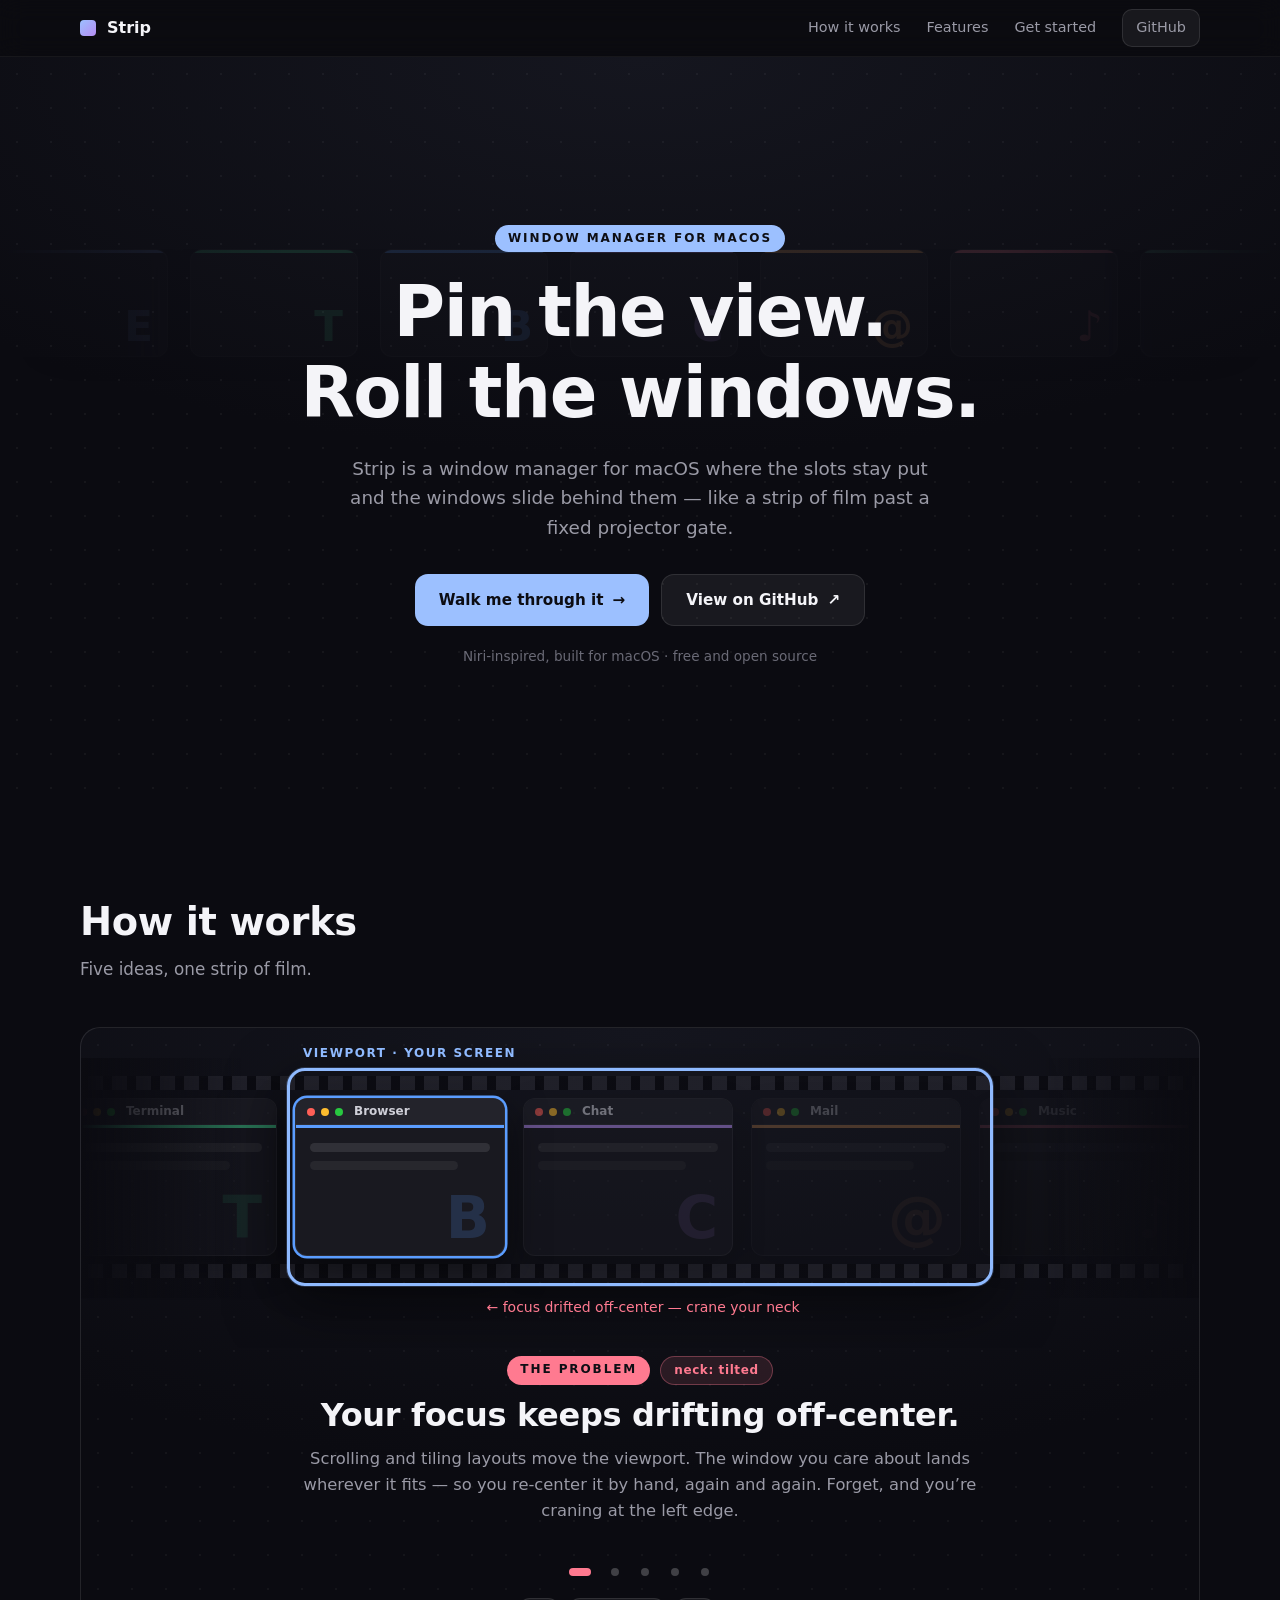
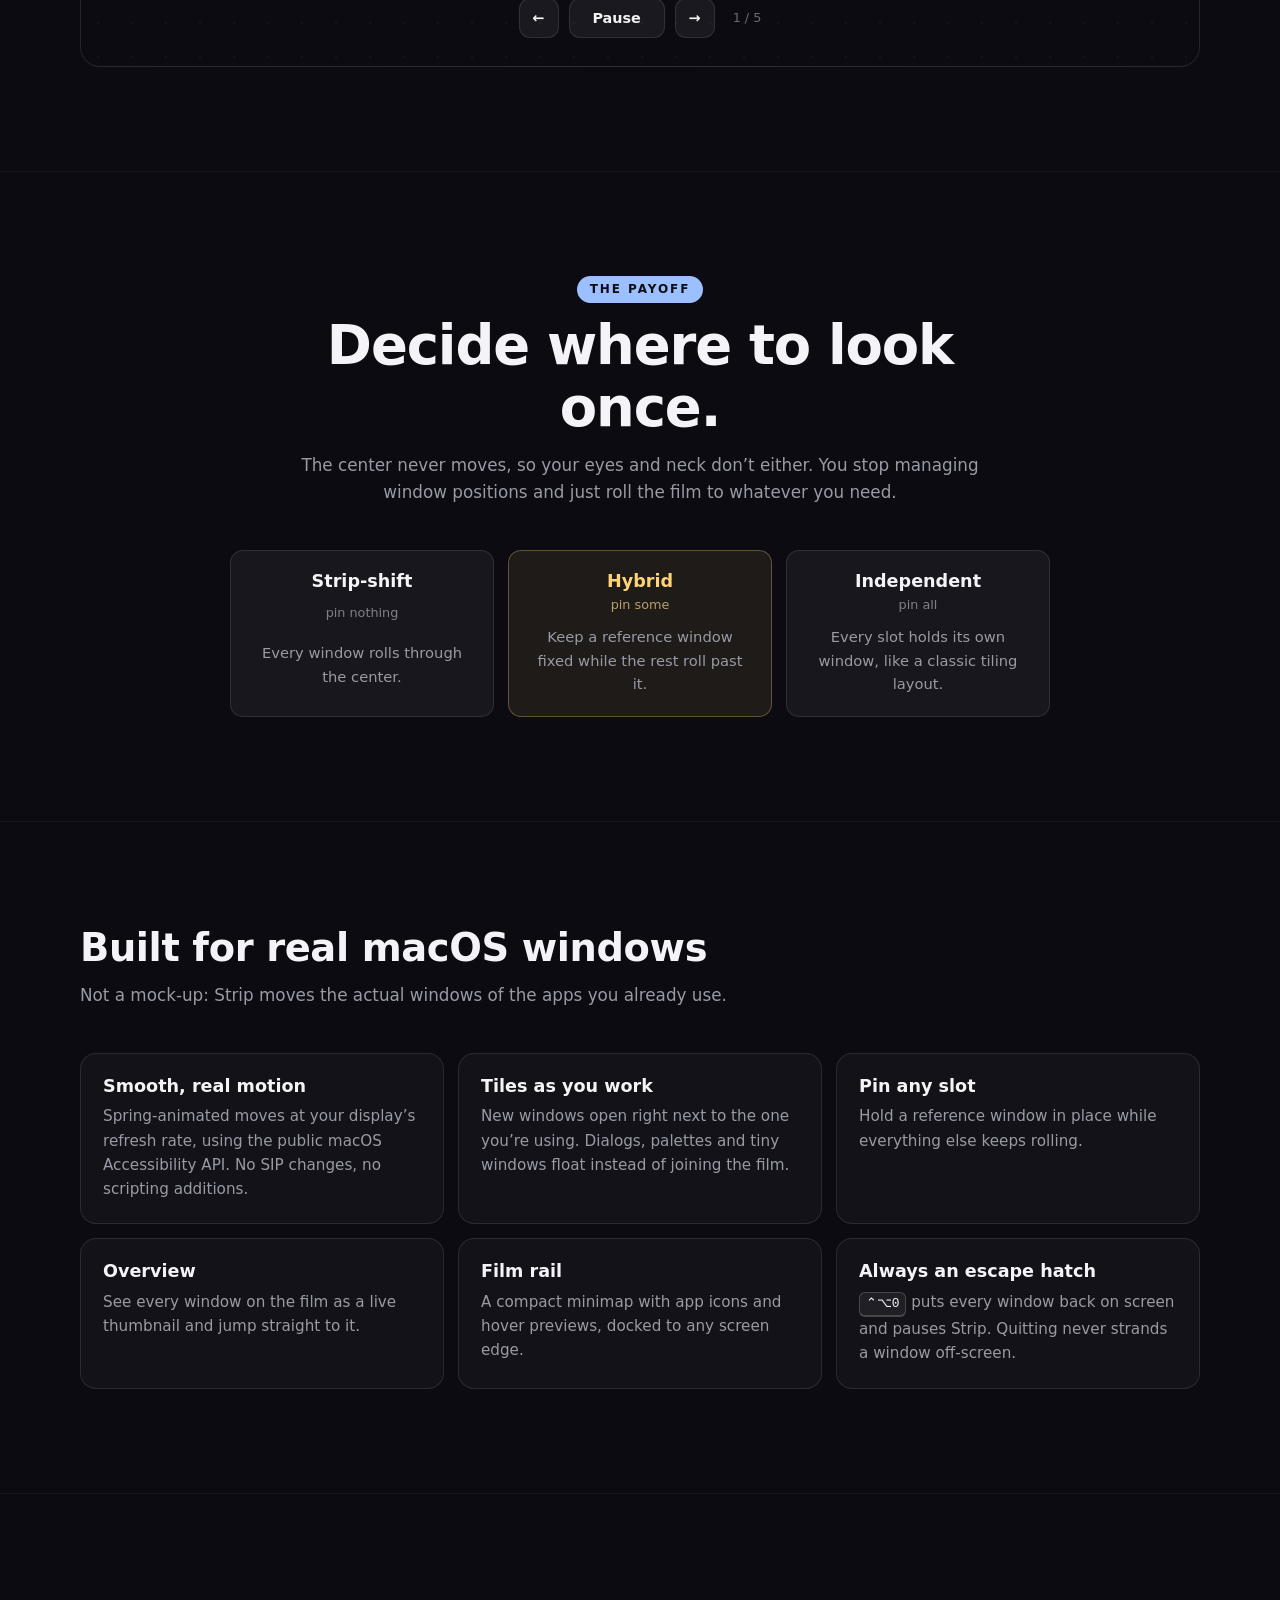
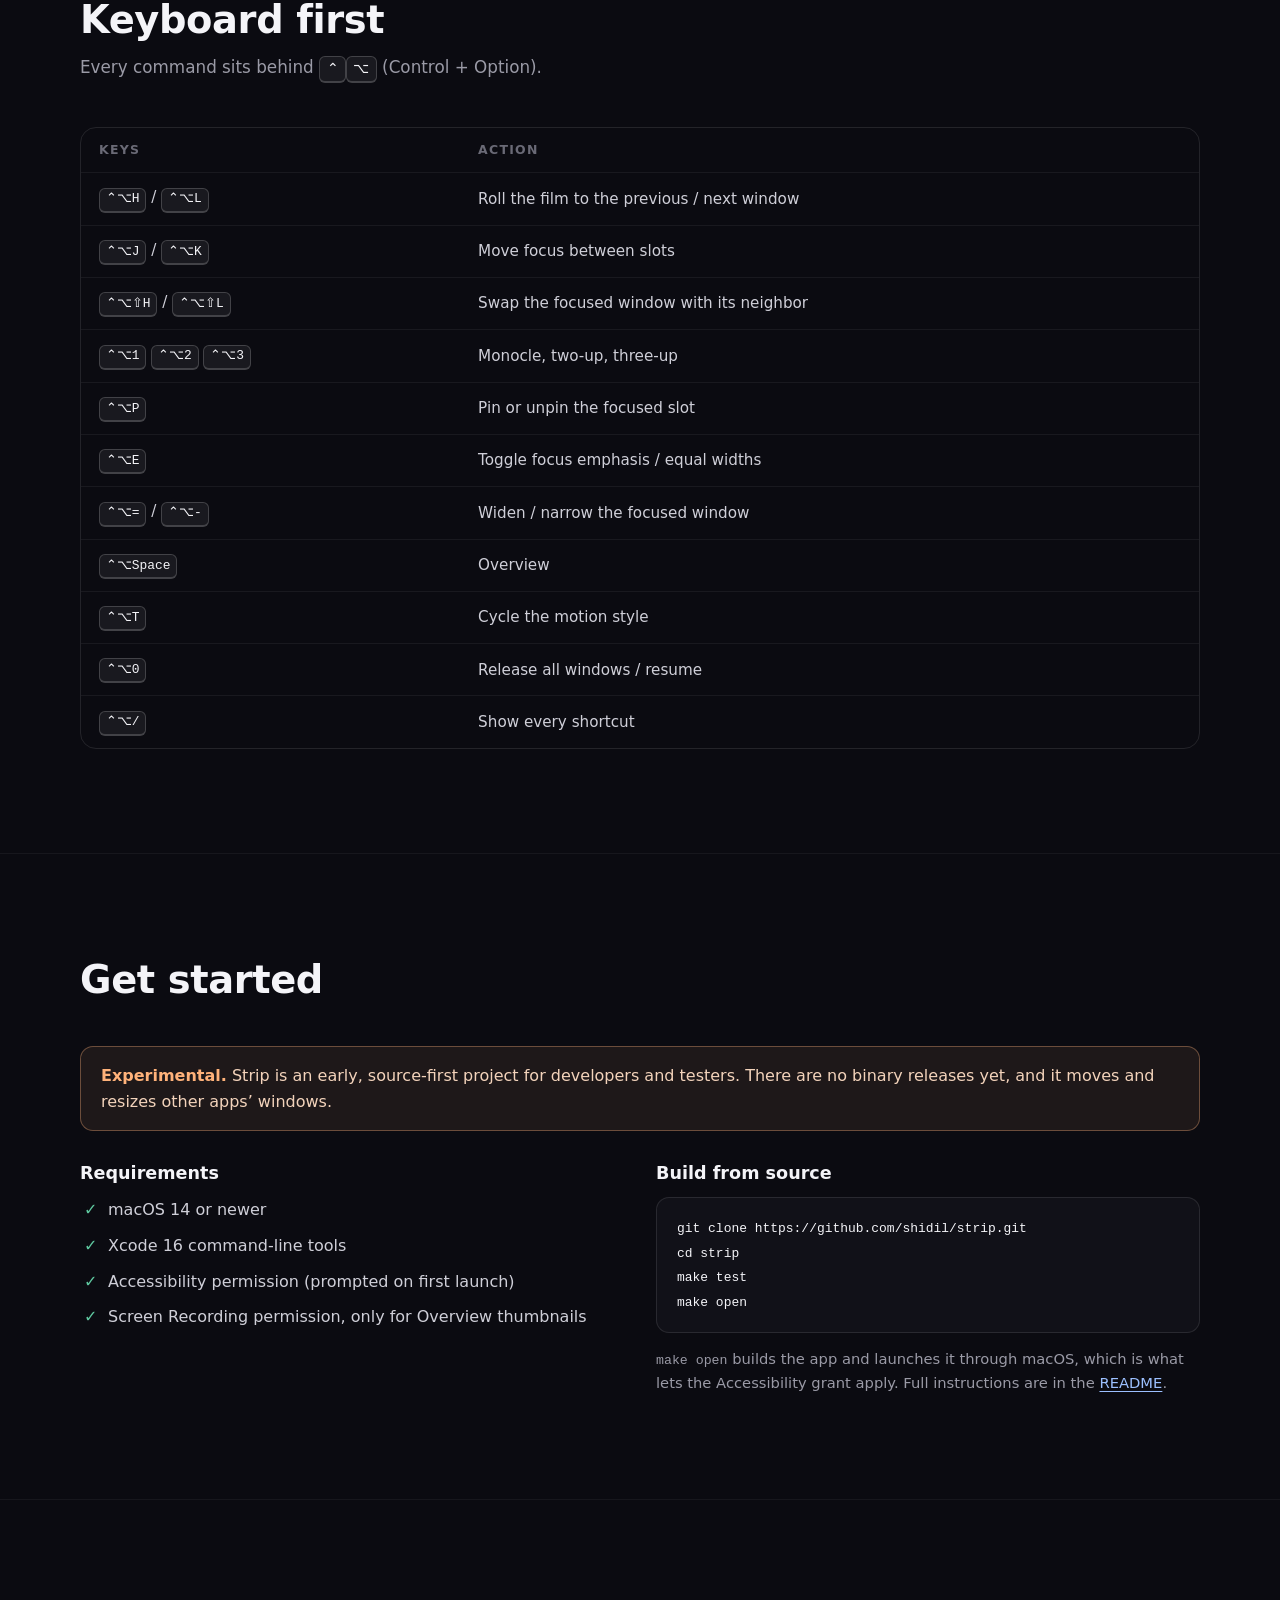
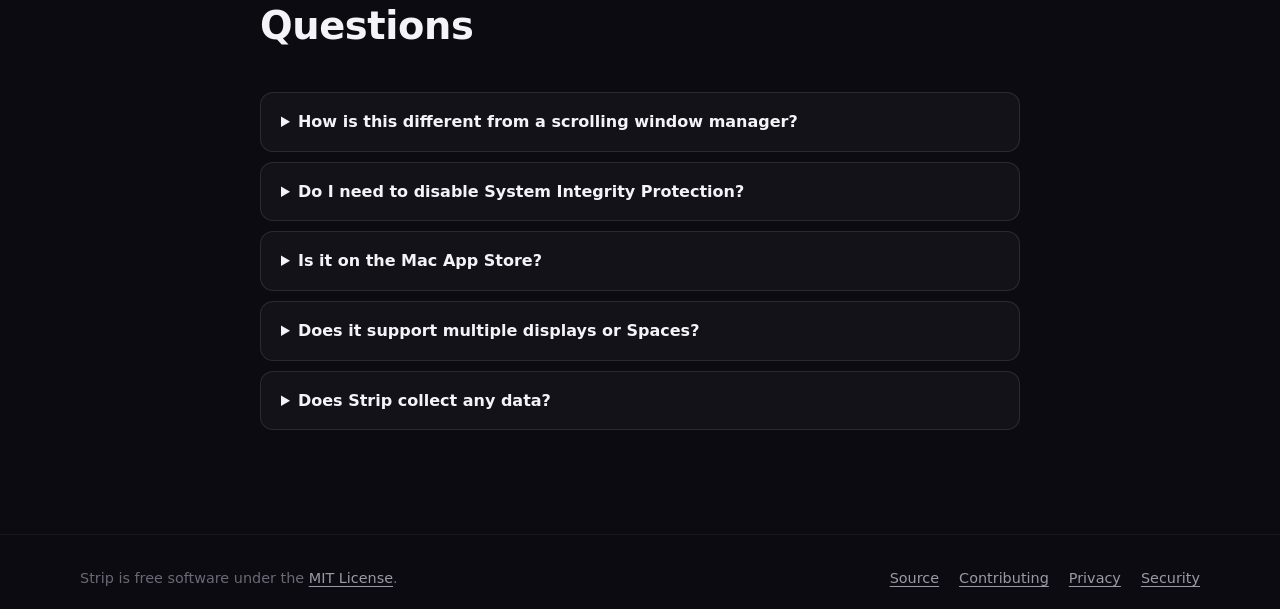
==== site/index.html @ 8e42bb19 "feat: add project website, animated README banner, and Pages deploy Rebuilds the "Strip WM Concept" " ====
<!doctype html>
<html lang="en" class="no-js">
<head>
  <meta charset="utf-8">
  <meta name="viewport" content="width=device-width, initial-scale=1">

  <title>Strip — a film-strip window manager for macOS</title>
  <meta name="description" content="Strip is an open-source macOS window manager where the center slot never moves: windows roll past it like film through a projector gate. No SIP changes.">
  <link rel="canonical" href="https://shidil.github.io/strip/">

  <meta name="color-scheme" content="dark">
  <meta name="theme-color" content="#0b0b11">

  <!-- Social cards -->
  <meta property="og:type" content="website">
  <meta property="og:site_name" content="Strip">
  <meta property="og:title" content="Strip — pin the view, roll the windows">
  <meta property="og:description" content="A macOS window manager where the slots stay put and the windows slide behind them, like film past a fixed projector gate.">
  <meta property="og:url" content="https://shidil.github.io/strip/">
  <meta property="og:image" content="https://shidil.github.io/strip/assets/img/og-image.png">
  <meta property="og:image:width" content="1200">
  <meta property="og:image:height" content="630">
  <meta property="og:image:alt" content="Strip: a strip of app windows rolling under a fixed center slot.">
  <meta name="twitter:card" content="summary_large_image">

  <link rel="icon" href="assets/img/favicon.svg" type="image/svg+xml">
  <link rel="apple-touch-icon" href="assets/img/apple-touch-icon.png">
  <link rel="stylesheet" href="assets/css/site.css">

  <!-- Swap .no-js for .js before first paint so enhanced-only UI never flashes. -->
  <script>document.documentElement.classList.replace('no-js', 'js');</script>
  <script src="assets/js/explainer.js" defer></script>

  <script type="application/ld+json">
  {
    "@context": "https://schema.org",
    "@type": "SoftwareApplication",
    "name": "Strip",
    "description": "An experimental, open-source macOS window manager that keeps the focused window in a fixed center slot and rolls the other windows past it.",
    "url": "https://shidil.github.io/strip/",
    "applicationCategory": "UtilitiesApplication",
    "operatingSystem": "macOS 14 or later",
    "license": "https://opensource.org/licenses/MIT",
    "isAccessibleForFree": true,
    "author": { "@type": "Person", "name": "Shidil Eringa" },
    "sameAs": "https://github.com/shidil/strip"
  }
  </script>
</head>
<body>
  <a class="skip-link" href="#main">Skip to content</a>

  <header class="site-header">
    <div class="container site-header__inner">
      <a class="brand" href="./" aria-label="Strip home">
        <span class="brand__mark" aria-hidden="true"></span>
        <span class="brand__name">Strip</span>
      </a>
      <nav class="site-nav" aria-label="Primary">
        <a href="#how-it-works">How it works</a>
        <a href="#features">Features</a>
        <a href="#get-started">Get started</a>
        <a class="site-nav__github" href="https://github.com/shidil/strip">GitHub</a>
      </nav>
    </div>
  </header>

  <main id="main">

    <!-- Hero ------------------------------------------------------------------------------------>
    <section class="hero" aria-labelledby="hero-title">
      <div class="hero__drift" data-drift aria-hidden="true"></div>
      <div class="container hero__content">
        <p class="pill pill--blue">Window manager for macOS</p>
        <h1 id="hero-title" class="hero__title">Pin the view.<br>Roll the windows.</h1>
        <p class="hero__lead">
          Strip is a window manager for macOS where the slots stay put and the windows slide
          behind them &mdash; like a strip of film past a fixed projector gate.
        </p>
        <div class="hero__actions">
          <a class="button button--primary" href="#how-it-works">Walk me through it <span aria-hidden="true">&rarr;</span></a>
          <a class="button button--ghost" href="https://github.com/shidil/strip">View on GitHub <span aria-hidden="true">&#8599;</span></a>
        </div>
        <p class="hero__note">Niri&#8209;inspired, built for macOS &middot; free and open source</p>
      </div>
    </section>

    <!-- Explainer: scene text is plain HTML; explainer.js adds the animated stage + controls ----->
    <section id="how-it-works" class="section explainer" aria-labelledby="how-title" data-explainer>
      <div class="container">
        <header class="section__header">
          <h2 id="how-title">How it works</h2>
          <p>Five ideas, one strip of film.</p>
        </header>

        <div class="explainer__player" tabindex="0" aria-roledescription="walkthrough"
             aria-label="Strip walkthrough. Use the left and right arrow keys to change scenes.">
          <div class="stage" data-stage aria-hidden="true"></div>

          <ol class="scenes" data-scenes>
            <li class="scene" data-scene="problem" data-tone="rose">
              <p class="scene__tags">
                <span class="pill">The problem</span>
                <span class="pill pill--outline">neck: tilted</span>
              </p>
              <h3>Your focus keeps drifting off&#8209;center.</h3>
              <p>
                Scrolling and tiling layouts move the viewport. The window you care about lands
                wherever it fits &mdash; so you re&#8209;center it by hand, again and again.
                Forget, and you&rsquo;re craning at the left edge.
              </p>
            </li>
            <li class="scene" data-scene="inversion" data-tone="mint">
              <p class="scene__tags">
                <span class="pill">The inversion</span>
                <span class="pill pill--outline">eyes: forward</span>
              </p>
              <h3>Nail the center slot in place.</h3>
              <p>
                Stop moving the viewport. Fix one slot dead&#8209;center and slide the windows so
                your focus always lands there. <kbd>H</kbd> and <kbd>L</kbd> roll the film one frame.
              </p>
            </li>
            <li class="scene" data-scene="context" data-tone="indigo">
              <p class="scene__tags">
                <span class="pill">Context, for free</span>
                <span class="pill pill--outline" data-tone="mint">eyes: forward</span>
              </p>
              <h3>Neighbors fill the sides &mdash; automatically.</h3>
              <p>
                Open side slots and the same film fills them with the adjacent windows. Glanceable
                context on the edges; your work stays sacred in the middle. Nothing to drag.
              </p>
            </li>
            <li class="scene" data-scene="pin" data-tone="gold">
              <p class="scene__tags"><span class="pill">Pin what matters</span></p>
              <h3>Lock a slot. Let the rest flow.</h3>
              <p>
                Pin a window and it&rsquo;s exempt from the roll &mdash; your reference stays put
                while the film cycles through the others. Pin none, some, or all:
                strip&#8209;shift &rarr; hybrid &rarr; independent.
              </p>
            </li>
            <li class="scene" data-scene="gates" data-tone="violet">
              <p class="scene__tags"><span class="pill">One film, many gates</span></p>
              <h3>Same strip. Choose how many slots.</h3>
              <p>
                Monocle, two&#8209;up, or three&#8209;up &mdash; the film is unchanged, you just
                open more gates onto it. Switch anytime with <kbd>1</kbd> / <kbd>2</kbd> / <kbd>3</kbd>.
              </p>
            </li>
          </ol>

          <!-- Controls exist only once explainer.js has taken over (see .js in site.css). -->
          <div class="player-controls" data-controls>
            <div class="player-controls__dots" data-dots></div>
            <div class="player-controls__buttons">
              <button type="button" class="icon-button" data-action="prev" aria-label="Previous scene">&larr;</button>
              <button type="button" class="icon-button icon-button--wide" data-action="play" aria-pressed="true">Pause</button>
              <button type="button" class="icon-button" data-action="next" aria-label="Next scene">&rarr;</button>
              <span class="player-controls__counter" data-counter></span>
            </div>
          </div>
        </div>
      </div>
    </section>

    <!-- Payoff ---------------------------------------------------------------------------------->
    <section class="section payoff" aria-labelledby="payoff-title">
      <div class="container">
        <header class="section__header section__header--center">
          <p class="pill pill--blue">The payoff</p>
          <h2 id="payoff-title" class="payoff__title">Decide where to look once.</h2>
          <p>
            The center never moves, so your eyes and neck don&rsquo;t either. You stop managing
            window positions and just roll the film to whatever you need.
          </p>
        </header>
        <ul class="modes" aria-label="Pin modes">
          <li class="mode">
            <h3>Strip&#8209;shift</h3>
            <p class="mode__rule">pin nothing</p>
            <p>Every window rolls through the center.</p>
          </li>
          <li class="mode mode--gold">
            <h3>Hybrid</h3>
            <p class="mode__rule">pin some</p>
            <p>Keep a reference window fixed while the rest roll past it.</p>
          </li>
          <li class="mode">
            <h3>Independent</h3>
            <p class="mode__rule">pin all</p>
            <p>Every slot holds its own window, like a classic tiling layout.</p>
          </li>
        </ul>
      </div>
    </section>

    <!-- Features -------------------------------------------------------------------------------->
    <section id="features" class="section" aria-labelledby="features-title">
      <div class="container">
        <header class="section__header">
          <h2 id="features-title">Built for real macOS windows</h2>
          <p>Not a mock-up: Strip moves the actual windows of the apps you already use.</p>
        </header>
        <ul class="features">
          <li class="feature">
            <h3>Smooth, real motion</h3>
            <p>Spring-animated moves at your display&rsquo;s refresh rate, using the public macOS
              Accessibility API. No SIP changes, no scripting additions.</p>
          </li>
          <li class="feature">
            <h3>Tiles as you work</h3>
            <p>New windows open right next to the one you&rsquo;re using. Dialogs, palettes and
              tiny windows float instead of joining the film.</p>
          </li>
          <li class="feature">
            <h3>Pin any slot</h3>
            <p>Hold a reference window in place while everything else keeps rolling.</p>
          </li>
          <li class="feature">
            <h3>Overview</h3>
            <p>See every window on the film as a live thumbnail and jump straight to it.</p>
          </li>
          <li class="feature">
            <h3>Film rail</h3>
            <p>A compact minimap with app icons and hover previews, docked to any screen edge.</p>
          </li>
          <li class="feature">
            <h3>Always an escape hatch</h3>
            <p><kbd>⌃⌥0</kbd> puts every window back on screen and pauses Strip. Quitting never
              strands a window off&#8209;screen.</p>
          </li>
        </ul>
      </div>
    </section>

    <!-- Keyboard -------------------------------------------------------------------------------->
    <section id="keyboard" class="section" aria-labelledby="keyboard-title">
      <div class="container">
        <header class="section__header">
          <h2 id="keyboard-title">Keyboard first</h2>
          <p>Every command sits behind <kbd>⌃</kbd><kbd>⌥</kbd> (Control + Option).</p>
        </header>
        <div class="table-scroll">
          <table class="keys-table">
            <thead>
              <tr><th scope="col">Keys</th><th scope="col">Action</th></tr>
            </thead>
            <tbody>
              <tr><td><kbd>⌃⌥H</kbd> / <kbd>⌃⌥L</kbd></td><td>Roll the film to the previous / next window</td></tr>
              <tr><td><kbd>⌃⌥J</kbd> / <kbd>⌃⌥K</kbd></td><td>Move focus between slots</td></tr>
              <tr><td><kbd>⌃⌥⇧H</kbd> / <kbd>⌃⌥⇧L</kbd></td><td>Swap the focused window with its neighbor</td></tr>
              <tr><td><kbd>⌃⌥1</kbd> <kbd>⌃⌥2</kbd> <kbd>⌃⌥3</kbd></td><td>Monocle, two&#8209;up, three&#8209;up</td></tr>
              <tr><td><kbd>⌃⌥P</kbd></td><td>Pin or unpin the focused slot</td></tr>
              <tr><td><kbd>⌃⌥E</kbd></td><td>Toggle focus emphasis / equal widths</td></tr>
              <tr><td><kbd>⌃⌥=</kbd> / <kbd>⌃⌥-</kbd></td><td>Widen / narrow the focused window</td></tr>
              <tr><td><kbd>⌃⌥Space</kbd></td><td>Overview</td></tr>
              <tr><td><kbd>⌃⌥T</kbd></td><td>Cycle the motion style</td></tr>
              <tr><td><kbd>⌃⌥0</kbd></td><td>Release all windows / resume</td></tr>
              <tr><td><kbd>⌃⌥/</kbd></td><td>Show every shortcut</td></tr>
            </tbody>
          </table>
        </div>
      </div>
    </section>

    <!-- Get started ----------------------------------------------------------------------------->
    <section id="get-started" class="section" aria-labelledby="start-title">
      <div class="container">
        <header class="section__header">
          <h2 id="start-title">Get started</h2>
        </header>

        <div class="callout" role="note">
          <strong>Experimental.</strong> Strip is an early, source-first project for developers and
          testers. There are no binary releases yet, and it moves and resizes other apps&rsquo; windows.
        </div>

        <div class="start-grid">
          <div>
            <h3>Requirements</h3>
            <ul class="checklist">
              <li>macOS 14 or newer</li>
              <li>Xcode 16 command-line tools</li>
              <li>Accessibility permission (prompted on first launch)</li>
              <li>Screen Recording permission, only for Overview thumbnails</li>
            </ul>
          </div>
          <div>
            <h3>Build from source</h3>
            <pre class="code"><code>git clone https://github.com/shidil/strip.git
cd strip
make test
make open</code></pre>
            <p class="muted">
              <code>make open</code> builds the app and launches it through macOS, which is what lets
              the Accessibility grant apply. Full instructions are in the
              <a href="https://github.com/shidil/strip#readme">README</a>.
            </p>
          </div>
        </div>
      </div>
    </section>

    <!-- FAQ ------------------------------------------------------------------------------------->
    <section id="faq" class="section" aria-labelledby="faq-title">
      <div class="container container--narrow">
        <header class="section__header">
          <h2 id="faq-title">Questions</h2>
        </header>
        <div class="faq">
          <details>
            <summary>How is this different from a scrolling window manager?</summary>
            <p>In a scrolling layout the viewport follows focus, so the window you care about can end
              up anywhere on screen. Strip inverts that: the center slot is fixed and the windows
              move, so focus always lands in the same place.</p>
          </details>
          <details>
            <summary>Do I need to disable System Integrity Protection?</summary>
            <p>No. Strip moves and resizes windows only through the macOS Accessibility API. It
              doesn&rsquo;t require disabling SIP or installing a scripting addition.</p>
          </details>
          <details>
            <summary>Is it on the Mac App Store?</summary>
            <p>No. To tell windows apart reliably, Strip uses a private (but SIP-free) system call,
              which the App Store doesn&rsquo;t allow. Builds are source-only for now.</p>
          </details>
          <details>
            <summary>Does it support multiple displays or Spaces?</summary>
            <p>Not yet. Strip currently manages a single display and is developed on a 3440&times;1440
              ultrawide. Multi-display and Spaces support are deliberately deferred.</p>
          </details>
          <details>
            <summary>Does Strip collect any data?</summary>
            <p>No. It contains no networking, telemetry, analytics or update checks. Overview
              thumbnails are held in memory and never written to disk. See the
              <a href="https://github.com/shidil/strip/blob/main/PRIVACY.md">privacy notes</a>.</p>
          </details>
        </div>
      </div>
    </section>
  </main>

  <footer class="site-footer">
    <div class="container site-footer__inner">
      <p>Strip is free software under the
        <a href="https://github.com/shidil/strip/blob/main/LICENSE">MIT License</a>.</p>
      <nav aria-label="Project">
        <a href="https://github.com/shidil/strip">Source</a>
        <a href="https://github.com/shidil/strip/blob/main/CONTRIBUTING.md">Contributing</a>
        <a href="https://github.com/shidil/strip/blob/main/PRIVACY.md">Privacy</a>
        <a href="https://github.com/shidil/strip/blob/main/SECURITY.md">Security</a>
      </nav>
    </div>
  </footer>

  <!-- One app window on the film; cloned by explainer.js for the stage and the hero. -->
  <template id="window-tile-template">
    <div class="window-tile">
      <div class="window-tile__titlebar">
        <span class="window-tile__light"></span>
        <span class="window-tile__light"></span>
        <span class="window-tile__light"></span>
        <span class="window-tile__title"></span>
      </div>
      <div class="window-tile__accent"></div>
      <div class="window-tile__line"></div>
      <div class="window-tile__line window-tile__line--short"></div>
      <div class="window-tile__glyph"></div>
    </div>
  </template>
</body>
</html>
---- site/assets/css/site.css ----
/* Strip website styles.
 *
 * Sections: tokens · base · layout · components · hero · explainer (stage + player) · page sections.
 * The stage geometry (tile size, step, film top) mirrors the constants in explainer.js; keep the
 * two in sync when changing either.
 */

/* Tokens ------------------------------------------------------------------------------------- */

:root {
  color-scheme: dark;

  --bg: #0b0b11;
  --bg-glow: #15161f;
  --surface: #191920;
  --surface-bar: #23232b;
  --border: rgb(255 255 255 / 0.1);
  --border-strong: rgb(255 255 255 / 0.18);
  --fill: rgb(255 255 255 / 0.06);

  --text: #f4f4f8;
  --text-soft: #cfcfd8;
  --text-muted: #9a9aa6;
  --text-faint: #6a6a76;

  --blue: #9cc0ff;
  --violet: #b58cf2;
  --gold: #ffd479;
  --rose: #ff7a90;
  --mint: #5fc9a0;
  --indigo: #7aa2f7;
  --orange: #ffb27a;
  --on-accent: #0e0e14;

  --font-sans: -apple-system, BlinkMacSystemFont, system-ui, "Segoe UI", Roboto, sans-serif;
  --font-mono: ui-monospace, "SF Mono", Menlo, Consolas, monospace;

  --radius-sm: 9px;
  --radius: 13px;
  --gutter: 16px;
  --max-width: 1120px;

  /* The film's "roll" easing, shared by the stage and its transitions. */
  --ease-film: cubic-bezier(0.4, 0.82, 0.32, 1);
}

@media (min-width: 720px) {
  :root { --gutter: 28px; }
}

/* Any element can set the local accent with data-tone; .pill and .scene read --tone. */
[data-tone="blue"] { --tone: var(--blue); }
[data-tone="violet"] { --tone: var(--violet); }
[data-tone="gold"] { --tone: var(--gold); }
[data-tone="rose"] { --tone: var(--rose); }
[data-tone="mint"] { --tone: var(--mint); }
[data-tone="indigo"] { --tone: var(--indigo); }
[data-tone="orange"] { --tone: var(--orange); }

/* Base --------------------------------------------------------------------------------------- */

*,
*::before,
*::after { box-sizing: border-box; }

html { scroll-behavior: smooth; -webkit-text-size-adjust: 100%; }

body {
  margin: 0;
  background: var(--bg);
  color: var(--text-soft);
  font-family: var(--font-sans);
  font-size: 1rem;
  line-height: 1.6;
  -webkit-font-smoothing: antialiased;
}

h1, h2, h3 { color: var(--text); line-height: 1.15; margin: 0; }
h2 { font-size: clamp(1.75rem, 3.5vw, 2.4rem); letter-spacing: -0.01em; }
h3 { font-size: 1.1rem; }
p { margin: 0; }

a { color: var(--blue); text-underline-offset: 3px; }
a:hover { color: #c2d8ff; }

:focus-visible { outline: 2px solid var(--blue); outline-offset: 3px; border-radius: 4px; }

kbd {
  display: inline-block;
  min-width: 1.6em;
  padding: 0.05em 0.45em;
  border: 1px solid var(--border-strong);
  border-bottom-width: 2px;
  border-radius: 6px;
  background: var(--fill);
  color: var(--text);
  font-family: var(--font-mono);
  font-size: 0.85em;
  text-align: center;
}

code { font-family: var(--font-mono); font-size: 0.9em; }

.skip-link {
  position: absolute;
  left: var(--gutter);
  top: -100px;
  z-index: 100;
  padding: 8px 14px;
  border-radius: var(--radius-sm);
  background: var(--blue);
  color: var(--on-accent);
  font-weight: 700;
}
.skip-link:focus { top: 12px; }

@media (prefers-reduced-motion: reduce) {
  html { scroll-behavior: auto; }
  *, *::before, *::after {
    animation-duration: 0.01ms !important;
    animation-iteration-count: 1 !important;
    transition-duration: 0.01ms !important;
  }
}

/* Layout ------------------------------------------------------------------------------------- */

.container {
  width: 100%;
  max-width: calc(var(--max-width) + 2 * var(--gutter));
  margin-inline: auto;
  padding-inline: var(--gutter);
}
.container--narrow { max-width: calc(760px + 2 * var(--gutter)); }

.section { padding-block: clamp(56px, 9vw, 104px); scroll-margin-top: 56px; /* sticky header */ }
.section + .section { border-top: 1px solid rgb(255 255 255 / 0.05); }

.section__header { display: grid; gap: 12px; margin-bottom: clamp(28px, 4vw, 44px); max-width: 680px; }
.section__header > p:not(.pill) { color: var(--text-muted); font-size: 1.05rem; }
.section__header--center { margin-inline: auto; text-align: center; justify-items: center; }

/* Components --------------------------------------------------------------------------------- */

.pill {
  display: inline-block;
  padding: 5px 13px;
  border-radius: 20px;
  background: var(--tone, var(--blue));
  color: var(--on-accent);
  font-size: 0.75rem;
  font-weight: 700;
  letter-spacing: 0.16em;
  line-height: 1.4;
  text-transform: uppercase;
}
.pill--blue { --tone: var(--blue); }
.pill--outline {
  background: color-mix(in srgb, var(--tone) 12%, transparent);
  border: 1px solid color-mix(in srgb, var(--tone) 34%, transparent);
  color: var(--tone, var(--blue));
  letter-spacing: 0.05em;
  text-transform: none;
  font-weight: 600;
}

.button {
  display: inline-flex;
  align-items: center;
  gap: 9px;
  padding: 13px 24px;
  border-radius: var(--radius);
  font-size: 0.95rem;
  font-weight: 700;
  text-decoration: none;
  transition: background-color 0.2s, transform 0.2s;
}
.button:hover { transform: translateY(-1px); }
.button--primary { background: var(--blue); color: #0c0c12; }
.button--primary:hover { background: #b5d0ff; color: #0c0c12; }
.button--ghost { background: var(--fill); border: 1px solid var(--border); color: var(--text); }
.button--ghost:hover { background: rgb(255 255 255 / 0.1); color: var(--text); }

.icon-button {
  min-width: 40px;
  height: 40px;
  padding: 0 12px;
  border: 1px solid var(--border);
  border-radius: 11px;
  background: var(--fill);
  color: var(--text);
  font: 600 0.9rem var(--font-sans);
  cursor: pointer;
}
.icon-button:hover { background: rgb(255 255 255 / 0.1); }
.icon-button--wide { min-width: 96px; }

.muted { color: var(--text-muted); font-size: 0.92rem; }

/* Site header & footer ----------------------------------------------------------------------- */

.site-header {
  position: sticky;
  top: 0;
  z-index: 50;
  background: rgb(11 11 17 / 0.82);
  backdrop-filter: blur(12px);
  -webkit-backdrop-filter: blur(12px);
  border-bottom: 1px solid rgb(255 255 255 / 0.05);
}
.site-header__inner { display: flex; align-items: center; justify-content: space-between; height: 56px; gap: 16px; }

.brand { display: flex; align-items: center; gap: 11px; color: var(--text); text-decoration: none; font-weight: 700; }
.brand:hover { color: var(--text); }
.brand__mark { width: 16px; height: 16px; border-radius: 4px; background: linear-gradient(135deg, var(--blue), var(--violet)); }

.site-nav { display: flex; align-items: center; gap: clamp(12px, 3vw, 26px); font-size: 0.9rem; }
.site-nav a { color: var(--text-muted); text-decoration: none; }
.site-nav a:hover { color: var(--text); }
.site-nav__github {
  padding: 6px 13px;
  border: 1px solid var(--border);
  border-radius: 10px;
  background: var(--fill);
}
/* On phones, keep only the GitHub link; the page is a single scroll anyway. */
@media (max-width: 560px) {
  .site-nav a:not(.site-nav__github) { display: none; }
}

.site-footer { border-top: 1px solid rgb(255 255 255 / 0.05); padding-block: 32px; font-size: 0.9rem; color: var(--text-faint); }
.site-footer__inner { display: flex; flex-wrap: wrap; justify-content: space-between; gap: 16px; }
.site-footer nav { display: flex; flex-wrap: wrap; gap: 20px; }
.site-footer a { color: var(--text-muted); }

/* Hero --------------------------------------------------------------------------------------- */

.hero {
  position: relative;
  overflow: hidden;
  padding-block: clamp(88px, 14vw, 168px) clamp(72px, 10vw, 128px);
  background:
    radial-gradient(rgb(255 255 255 / 0.045) 1px, transparent 1px) 0 0 / 34px 34px,
    radial-gradient(120% 90% at 50% 0%, var(--bg-glow) 0%, var(--bg) 60%);
  text-align: center;
}
.hero__content { position: relative; display: grid; justify-items: center; gap: 20px; }
.hero__title { font-size: clamp(2.5rem, 7.5vw, 4.4rem); font-weight: 800; letter-spacing: -0.02em; }
.hero__lead { max-width: 600px; color: var(--text-muted); font-size: clamp(1.05rem, 2vw, 1.15rem); text-wrap: pretty; }
.hero__actions { display: flex; flex-wrap: wrap; justify-content: center; gap: 12px; margin-top: 12px; }
.hero__note { color: var(--text-faint); font-size: 0.85rem; }

/* Decorative film drifting behind the hero text; filled by explainer.js. */
.hero__drift {
  position: absolute;
  inset: 26% 0 auto;
  height: 132px;
  overflow: hidden;
  opacity: 0.14;
  -webkit-mask-image: linear-gradient(90deg, transparent, #000 22%, #000 78%, transparent);
  mask-image: linear-gradient(90deg, transparent, #000 22%, #000 78%, transparent);
}
.hero__drift-track { display: flex; gap: 22px; width: max-content; animation: film-drift 60s linear infinite; }
.hero__drift .window-tile { position: relative; flex: none; width: 168px; height: 108px; }
.hero__drift .window-tile__titlebar,
.hero__drift .window-tile__line { display: none; }
.hero__drift .window-tile__accent { top: 0; }
.hero__drift .window-tile__glyph { font-size: 42px; opacity: 0.6; }

@keyframes film-drift {
  to { transform: translateX(-50%); }
}

/* Window tile (shared by hero + stage) ------------------------------------------------------- */

.window-tile {
  --tile-accent: var(--blue);
  overflow: hidden;
  border: 1px solid rgb(255 255 255 / 0.08);
  border-radius: 12px;
  background: var(--surface);
  box-shadow: 0 12px 32px rgb(0 0 0 / 0.45);
}
.window-tile__titlebar {
  display: flex;
  align-items: center;
  gap: 6px;
  height: 26px;
  padding: 0 11px;
  background: var(--surface-bar);
  border-bottom: 1px solid rgb(255 255 255 / 0.05);
}
.window-tile__light { width: 8px; height: 8px; border-radius: 50%; background: #ff5f57; }
.window-tile__light:nth-child(2) { background: #febc2e; }
.window-tile__light:nth-child(3) { background: #28c840; }
.window-tile__title { margin-left: 5px; color: var(--text-soft); font-size: 12px; font-weight: 600; }
.window-tile__accent { position: absolute; left: 0; right: 0; top: 26px; height: 3px; background: var(--tile-accent); }
.window-tile__line { position: absolute; left: 14px; right: 14px; top: 44px; height: 9px; border-radius: 5px; background: rgb(255 255 255 / 0.1); }
.window-tile__line--short { top: 62px; right: 46px; background: rgb(255 255 255 / 0.06); }
.window-tile__glyph {
  position: absolute;
  right: 14px;
  bottom: 8px;
  color: var(--tile-accent);
  font-size: 58px;
  font-weight: 800;
  line-height: 1;
  opacity: 0.18;
}

/* Explainer: player ---------------------------------------------------------------------------- */

.explainer__player {
  border: 1px solid var(--border);
  border-radius: 20px;
  background:
    radial-gradient(rgb(255 255 255 / 0.04) 1px, transparent 1px) 0 0 / 34px 34px,
    radial-gradient(120% 100% at 50% 0%, var(--bg-glow) 0%, var(--bg) 70%);
  overflow: hidden;
}
.explainer__player:focus-visible { outline-offset: 4px; border-radius: 20px; }

.scenes { list-style: none; margin: 0; padding: clamp(20px, 4vw, 36px); display: grid; gap: 40px; }
.scene { display: grid; gap: 12px; max-width: 680px; }
.scene__tags { display: flex; flex-wrap: wrap; gap: 10px; }
.scene h3 { font-size: clamp(1.4rem, 3vw, 2rem); letter-spacing: -0.01em; }
.scene p:not(.scene__tags) { color: var(--text-muted); font-size: 1.02rem; text-wrap: pretty; }

/* Without JavaScript the scenes read as a plain list and the stage/controls stay hidden. */
.no-js .stage,
.no-js .player-controls { display: none; }

/* With JavaScript, one centered scene card at a time. */
.js .scenes { display: block; min-height: 12.5rem; padding-top: 8px; text-align: center; }
@media (max-width: 560px) {
  .js .scenes { min-height: 19rem; } /* room for the longest scene so controls don't jump */
}
.js .scene { display: none; margin-inline: auto; justify-items: center; }
.js .scene.is-active { display: grid; animation: scene-in 0.5s ease; }

@keyframes scene-in {
  from { opacity: 0; transform: translateY(10px); }
}

.player-controls { display: grid; justify-items: center; gap: 14px; padding: 0 16px 28px; }
.player-controls__dots { display: flex; gap: 6px; }
.player-controls__dot {
  width: 24px;
  height: 24px;
  padding: 0;
  border: 0;
  background: none;
  cursor: pointer;
}
.player-controls__dot::before {
  content: "";
  display: block;
  width: 8px;
  height: 8px;
  margin: auto;
  border-radius: 5px;
  background: rgb(255 255 255 / 0.22);
  transition: width 0.3s, background-color 0.3s;
}
.player-controls__dot[aria-current="step"] { width: 34px; }
.player-controls__dot[aria-current="step"]::before { width: 22px; background: var(--tone, var(--blue)); }
.player-controls__buttons { display: flex; align-items: center; gap: 10px; }
.player-controls__counter { margin-left: 8px; color: var(--text-faint); font-size: 0.8rem; font-variant-numeric: tabular-nums; }

/* Explainer: stage ------------------------------------------------------------------------------
 * A fixed logical canvas (height 320, width set by JS) scaled to the container. All positions
 * inside are in stage units; see the geometry constants in explainer.js.
 */

.stage {
  position: relative;
  height: calc(320px * var(--stage-scale, 1));
  overflow: hidden;
  cursor: pointer;
}
.stage__canvas {
  position: absolute;
  left: 0;
  top: 0;
  width: var(--stage-width, 1040px);
  height: 320px;
  transform: scale(var(--stage-scale, 1));
  transform-origin: 0 0;
}

.film {
  position: absolute;
  left: 0;
  top: 70px;
  transition: transform 0.9s var(--ease-film);
}
.film__sprockets {
  position: absolute;
  left: -456px;
  width: 2508px;
  height: 14px;
  border-radius: 3px;
  background: repeating-linear-gradient(90deg, var(--bg) 0 9px, #23232c 9px 24px);
  opacity: 0.85;
}
.film__sprockets--top { top: -22px; }
.film__sprockets--bottom { top: 166px; }

.stage .window-tile {
  position: absolute;
  top: 0;
  width: 210px;
  height: 158px;
  transition: opacity 0.6s ease, box-shadow 0.6s ease;
}
.stage .window-tile[hidden] { display: none; }
/* The first frame snaps into place instead of animating in from the defaults. */
.stage.is-instant .film,
.stage.is-instant .window-tile { transition: none; }
.stage .window-tile.is-ringed { box-shadow: 0 0 0 2.5px var(--tile-accent), 0 16px 40px rgb(0 0 0 / 0.55); }
.stage .window-tile.is-pinned {
  top: 70px;
  z-index: 33;
  box-shadow: 0 0 0 2.5px var(--gold), 0 16px 42px rgb(0 0 0 / 0.5);
}

/* Dark fades so the film runs off into the edges. */
.stage__fade { position: absolute; top: 30px; width: 160px; height: 240px; z-index: 36; pointer-events: none; }
.stage__fade--left { left: 0; background: linear-gradient(90deg, var(--bg), transparent); }
.stage__fade--right { right: 0; background: linear-gradient(270deg, var(--bg), transparent); }

/* Gates: the fixed slots ("projector gates") the film rolls through. */
.gate {
  position: absolute;
  top: 62px;
  width: 226px;
  height: 174px;
  z-index: 40;
  border-radius: 15px;
  pointer-events: none;
}
.gate--center { border: 2.5px solid var(--blue); box-shadow: 0 0 0 1px rgb(156 192 255 / 0.22), 0 0 34px rgb(120 160 255 / 0.4); }
.gate--side { border: 2px dashed rgb(255 255 255 / 0.28); }
.gate--pin { border: 2.5px solid var(--gold); box-shadow: 0 0 30px rgb(255 212 121 / 0.35); }
.gate__label {
  position: absolute;
  left: 50%;
  top: -27px;
  transform: translateX(-50%);
  white-space: nowrap;
  font-size: 12px;
  font-weight: 600;
  letter-spacing: 0.13em;
  text-transform: uppercase;
}
.gate--center .gate__label { color: #bcd4ff; }
.gate--side .gate__label { color: rgb(255 255 255 / 0.55); }
.gate--pin .gate__label { color: var(--gold); }

/* The "your screen" frame used by the problem scene. */
.viewport-frame {
  position: absolute;
  top: 40px;
  width: 706px;
  height: 218px;
  z-index: 38;
  border: 3px solid #8fbaff;
  border-radius: 18px;
  box-shadow: 0 0 0 1px rgb(143 186 255 / 0.2), 0 18px 60px rgb(0 0 0 / 0.5);
  pointer-events: none;
}
.viewport-frame[hidden] { display: none; }
.viewport-frame__label {
  position: absolute;
  left: 13px;
  top: -27px;
  color: #8fbaff;
  font-size: 12px;
  font-weight: 600;
  letter-spacing: 0.13em;
  text-transform: uppercase;
}

/* Key caps + hint under the film. */
.stage__keys {
  position: absolute;
  left: 0;
  right: 0;
  top: 268px;
  z-index: 46;
  display: flex;
  justify-content: center;
  align-items: center;
  gap: 10px;
}
.stage__key {
  padding: 6px 13px;
  border: 1px solid var(--border-strong);
  border-bottom-width: 3px;
  border-radius: var(--radius-sm);
  background: rgb(255 255 255 / 0.08);
  color: #e8e8ee;
  font: 700 15px var(--font-mono);
  animation: key-pulse 2.3s ease-in-out infinite;
}
.stage__key.is-active { background: var(--violet); border-color: var(--violet); color: var(--on-accent); }
.stage__hint { margin-left: 6px; color: var(--text-muted); font-size: 14px; }
.stage__hint[data-tone] { color: var(--tone); }

@keyframes key-pulse {
  0%, 100% { transform: translateY(0); opacity: 0.78; }
  50% { transform: translateY(-2px); opacity: 1; }
}

/* Payoff ------------------------------------------------------------------------------------- */

.payoff__title { font-size: clamp(2.1rem, 6vw, 3.4rem); font-weight: 800; letter-spacing: -0.02em; }

.modes {
  list-style: none;
  margin: 0;
  padding: 0;
  display: grid;
  grid-template-columns: repeat(auto-fit, minmax(220px, 1fr));
  gap: 14px;
  max-width: 820px;
  margin-inline: auto;
}
.mode {
  display: grid;
  gap: 4px;
  padding: 20px 22px;
  border: 1px solid var(--border);
  border-radius: var(--radius);
  background: rgb(255 255 255 / 0.05);
  text-align: center;
}
.mode p { color: var(--text-muted); font-size: 0.92rem; }
.mode .mode__rule { color: #80808c; font-size: 0.8rem; margin-bottom: 6px; }
.mode--gold { background: rgb(255 212 121 / 0.08); border-color: rgb(255 212 121 / 0.3); }
.mode--gold h3 { color: var(--gold); }
.mode--gold .mode__rule { color: #b8a06a; }

/* Features ----------------------------------------------------------------------------------- */

.features {
  list-style: none;
  margin: 0;
  padding: 0;
  display: grid;
  grid-template-columns: repeat(auto-fit, minmax(300px, 1fr));
  gap: 14px;
}
.feature {
  display: grid;
  align-content: start;
  gap: 8px;
  padding: 22px;
  border: 1px solid var(--border);
  border-radius: 16px;
  background: rgb(255 255 255 / 0.03);
}
.feature p { color: var(--text-muted); font-size: 0.95rem; }

/* Keyboard table ----------------------------------------------------------------------------- */

.table-scroll { overflow-x: auto; border: 1px solid var(--border); border-radius: 16px; }
.keys-table { width: 100%; border-collapse: collapse; font-size: 0.95rem; }
.keys-table th,
.keys-table td { padding: 12px 18px; text-align: left; border-bottom: 1px solid rgb(255 255 255 / 0.06); }
.keys-table th { color: var(--text-faint); font-size: 0.78rem; font-weight: 600; letter-spacing: 0.1em; text-transform: uppercase; }
.keys-table tr:last-child td { border-bottom: 0; }
.keys-table td:first-child { white-space: nowrap; }

/* Get started -------------------------------------------------------------------------------- */

.callout {
  margin-bottom: 32px;
  padding: 16px 20px;
  border: 1px solid rgb(255 178 122 / 0.35);
  border-radius: var(--radius);
  background: rgb(255 178 122 / 0.08);
  color: #f3d3bb;
}
.callout strong { color: var(--orange); }

.start-grid { display: grid; grid-template-columns: repeat(auto-fit, minmax(300px, 1fr)); gap: 32px; }
.start-grid h3 { margin-bottom: 14px; }

.checklist { list-style: none; margin: 0; padding: 0; display: grid; gap: 10px; }
.checklist li { position: relative; padding-left: 28px; }
.checklist li::before { content: "✓"; position: absolute; left: 4px; color: var(--mint); font-weight: 700; }

.code {
  margin: 0 0 14px;
  padding: 18px 20px;
  overflow-x: auto;
  border: 1px solid var(--border);
  border-radius: var(--radius);
  background: #111118;
  color: var(--text);
  font-size: 0.9rem;
  line-height: 1.7;
}

/* FAQ ---------------------------------------------------------------------------------------- */

.faq { display: grid; gap: 10px; }
.faq details { border: 1px solid var(--border); border-radius: var(--radius); background: rgb(255 255 255 / 0.03); }
.faq summary {
  padding: 16px 20px;
  color: var(--text);
  font-weight: 600;
  cursor: pointer;
  list-style-position: inside;
}
.faq details p { padding: 0 20px 18px; color: var(--text-muted); }
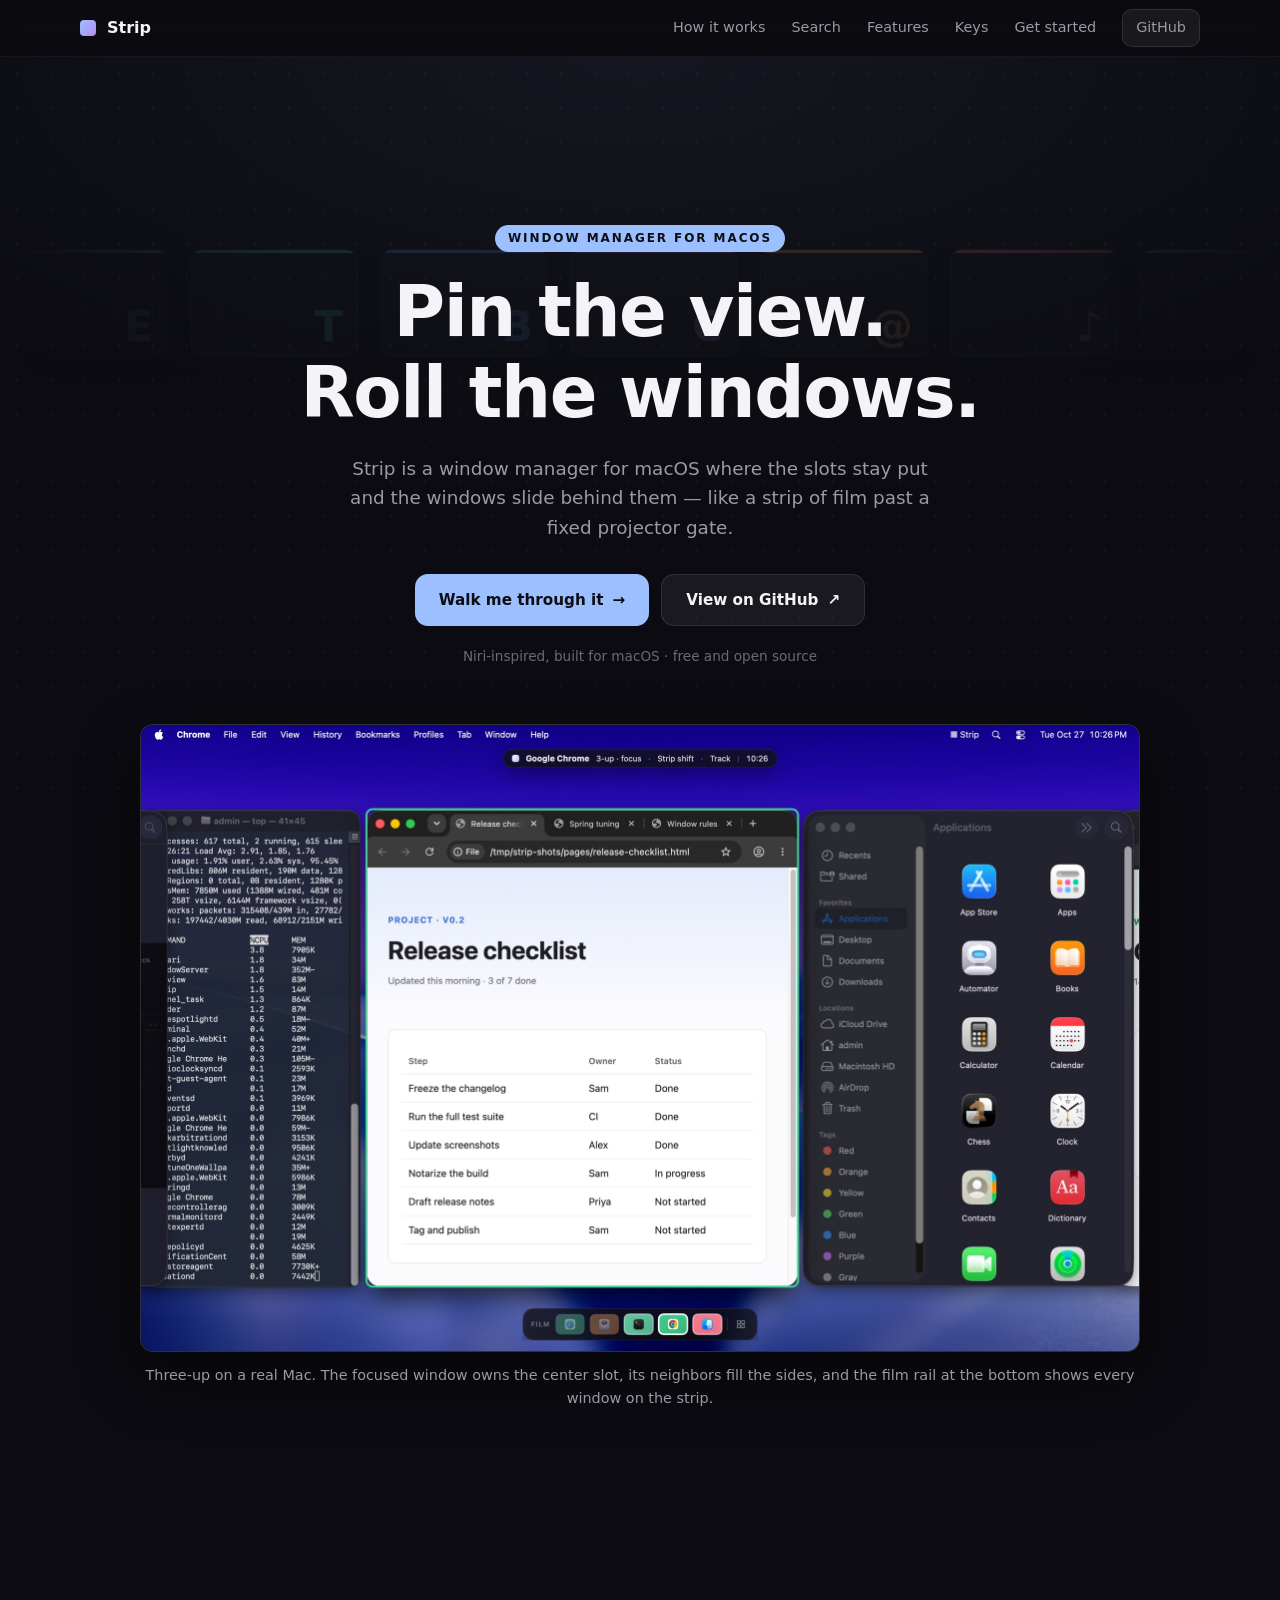
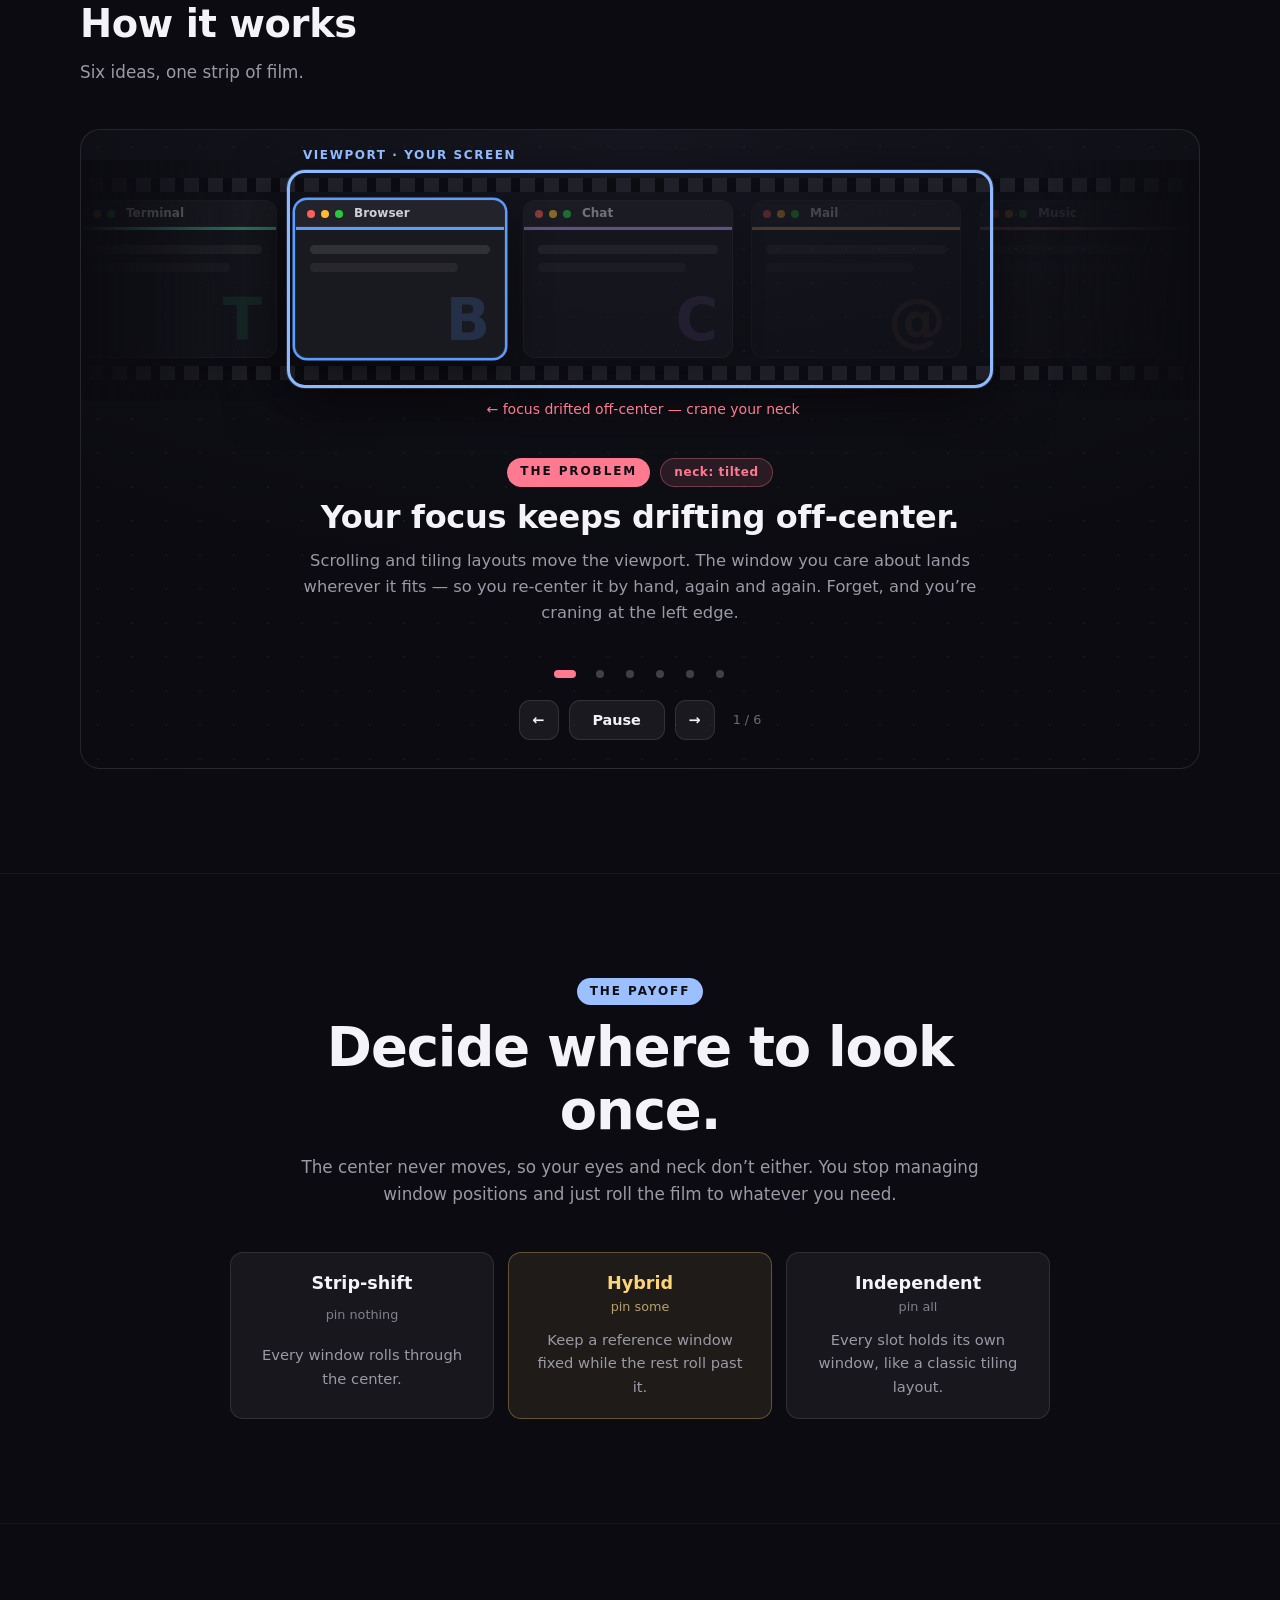
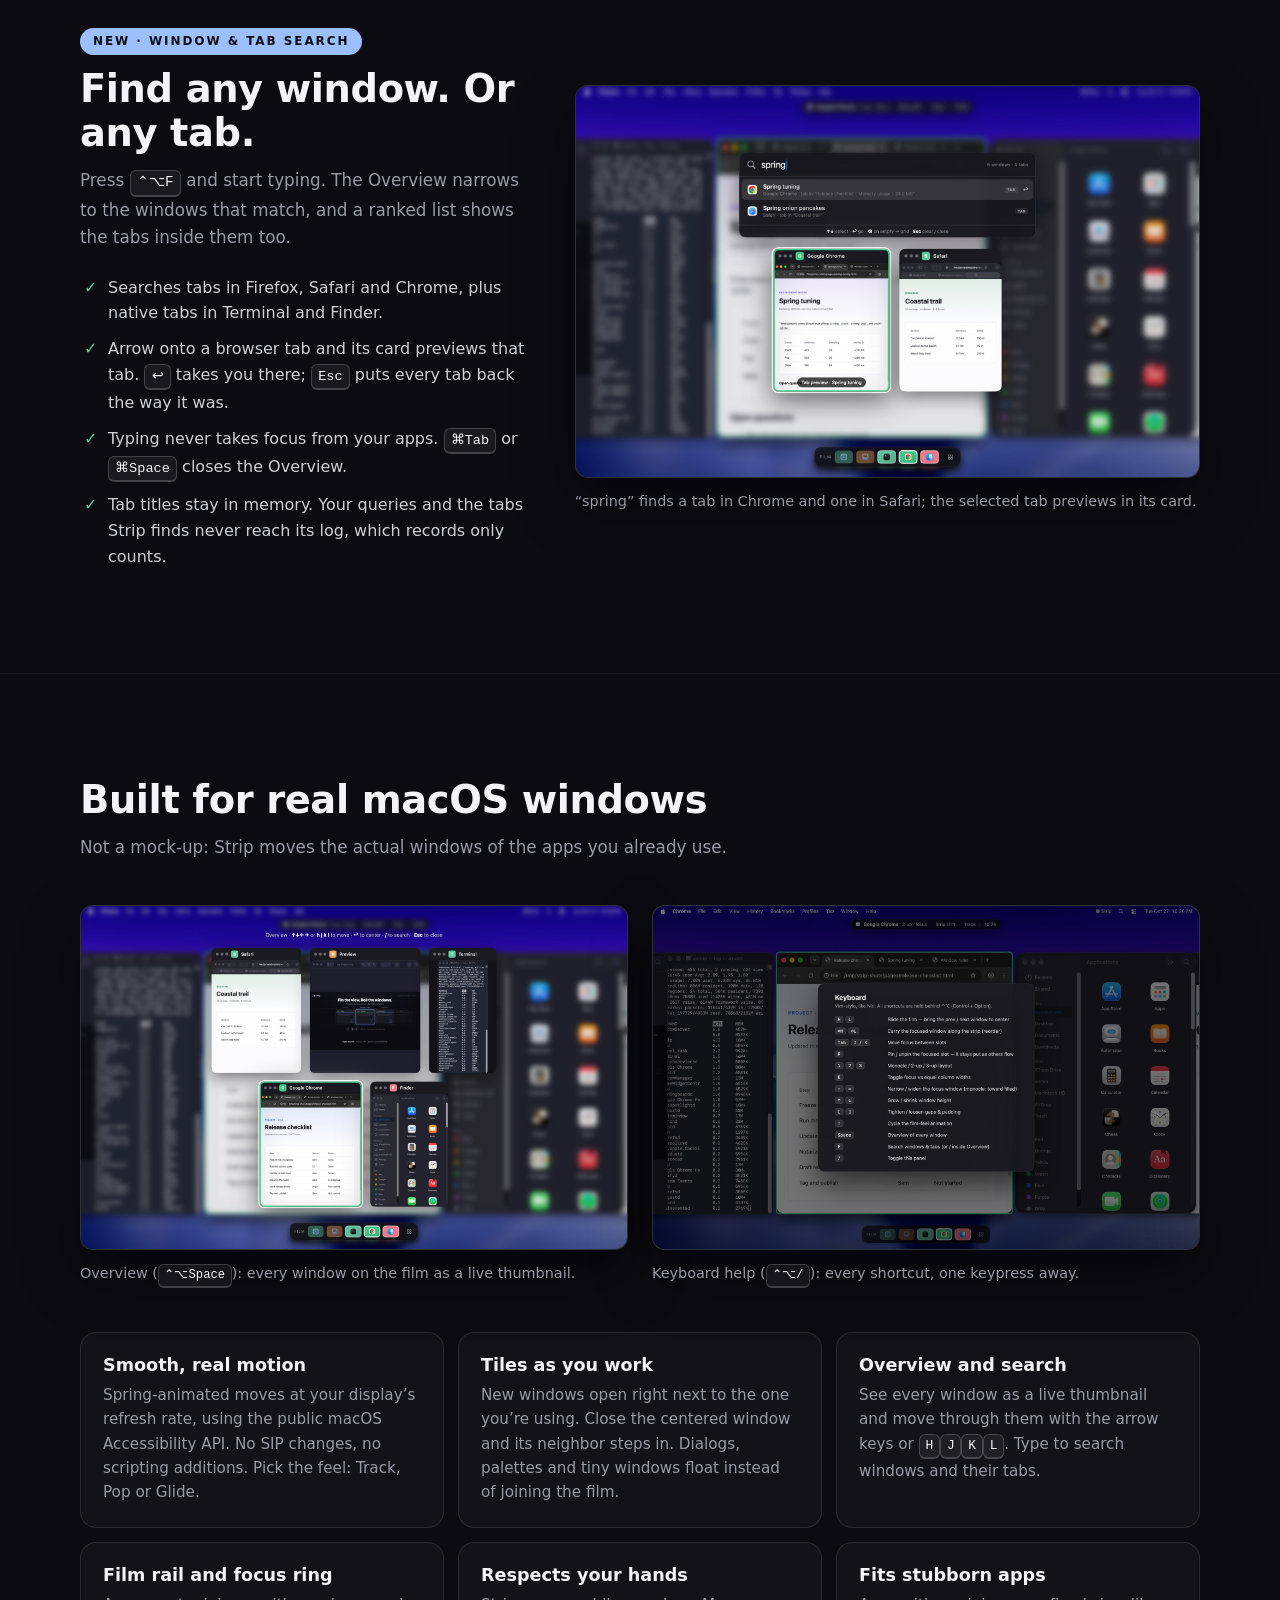
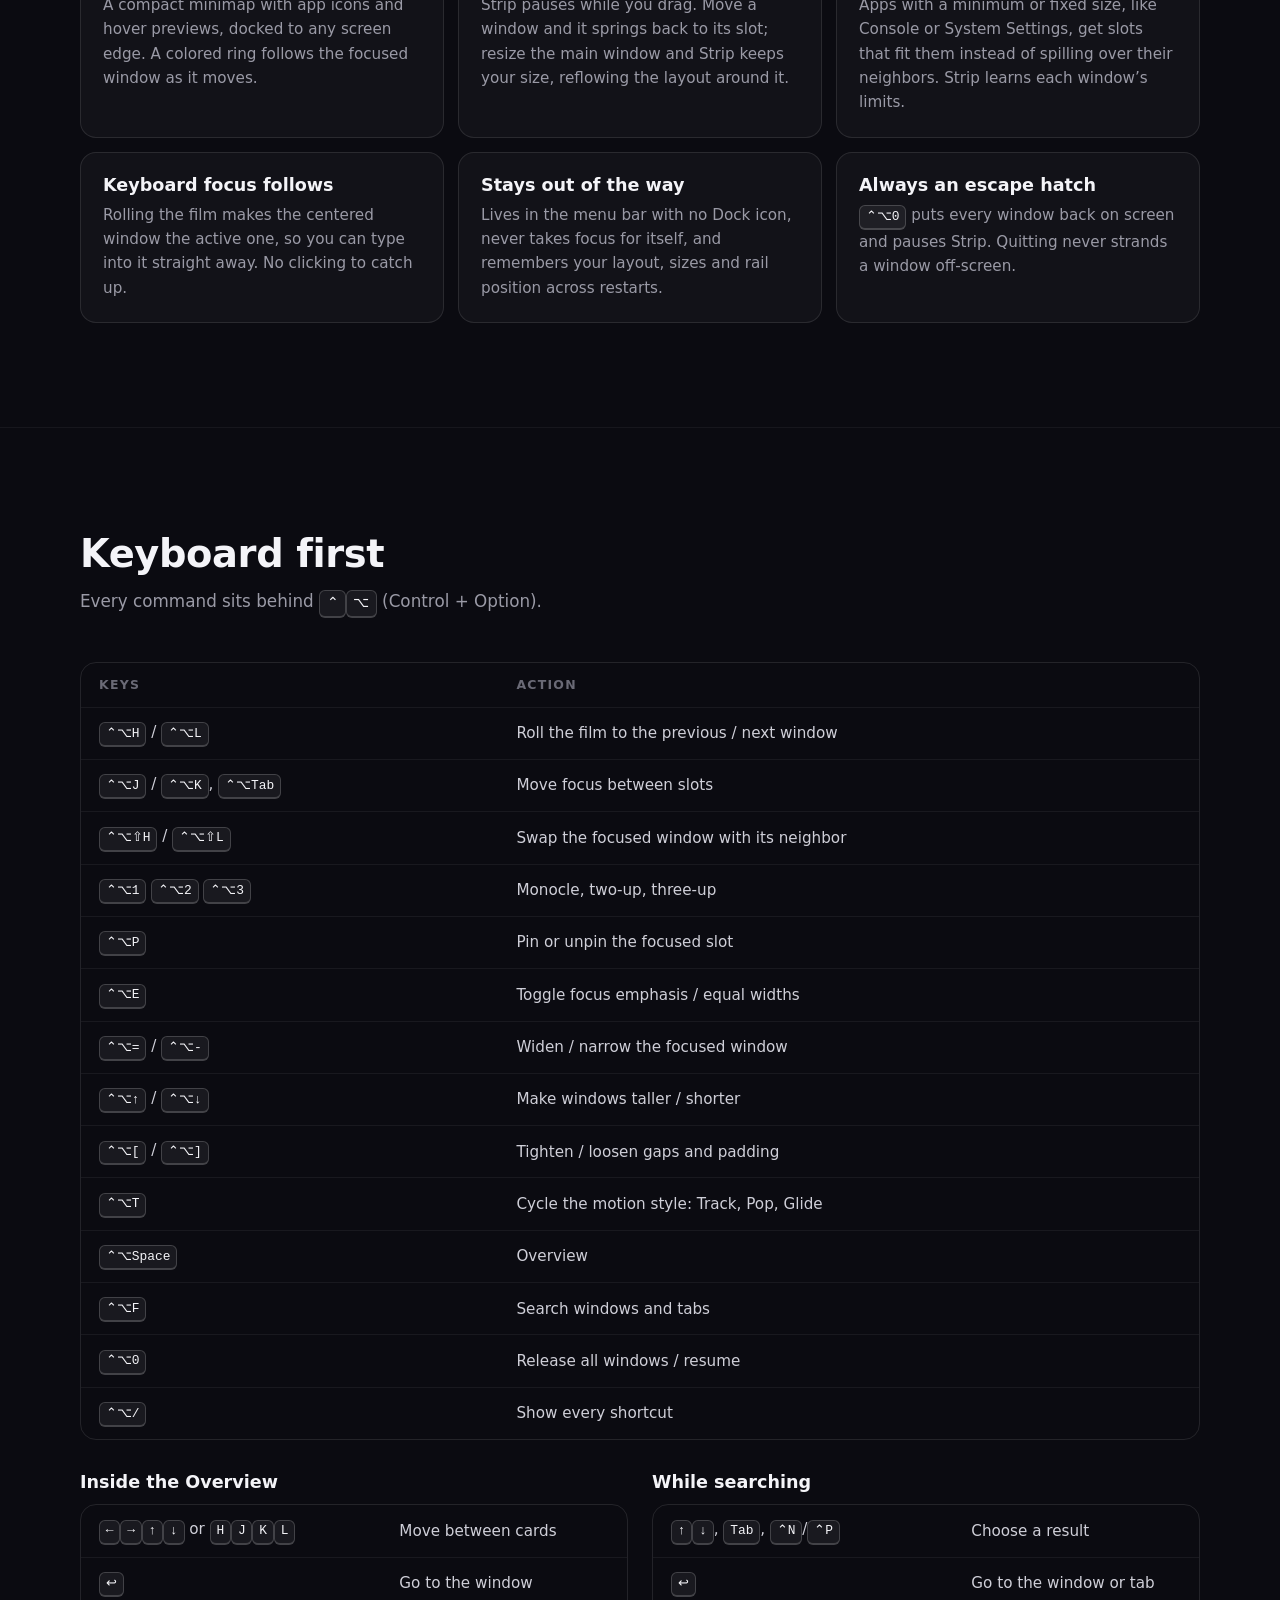
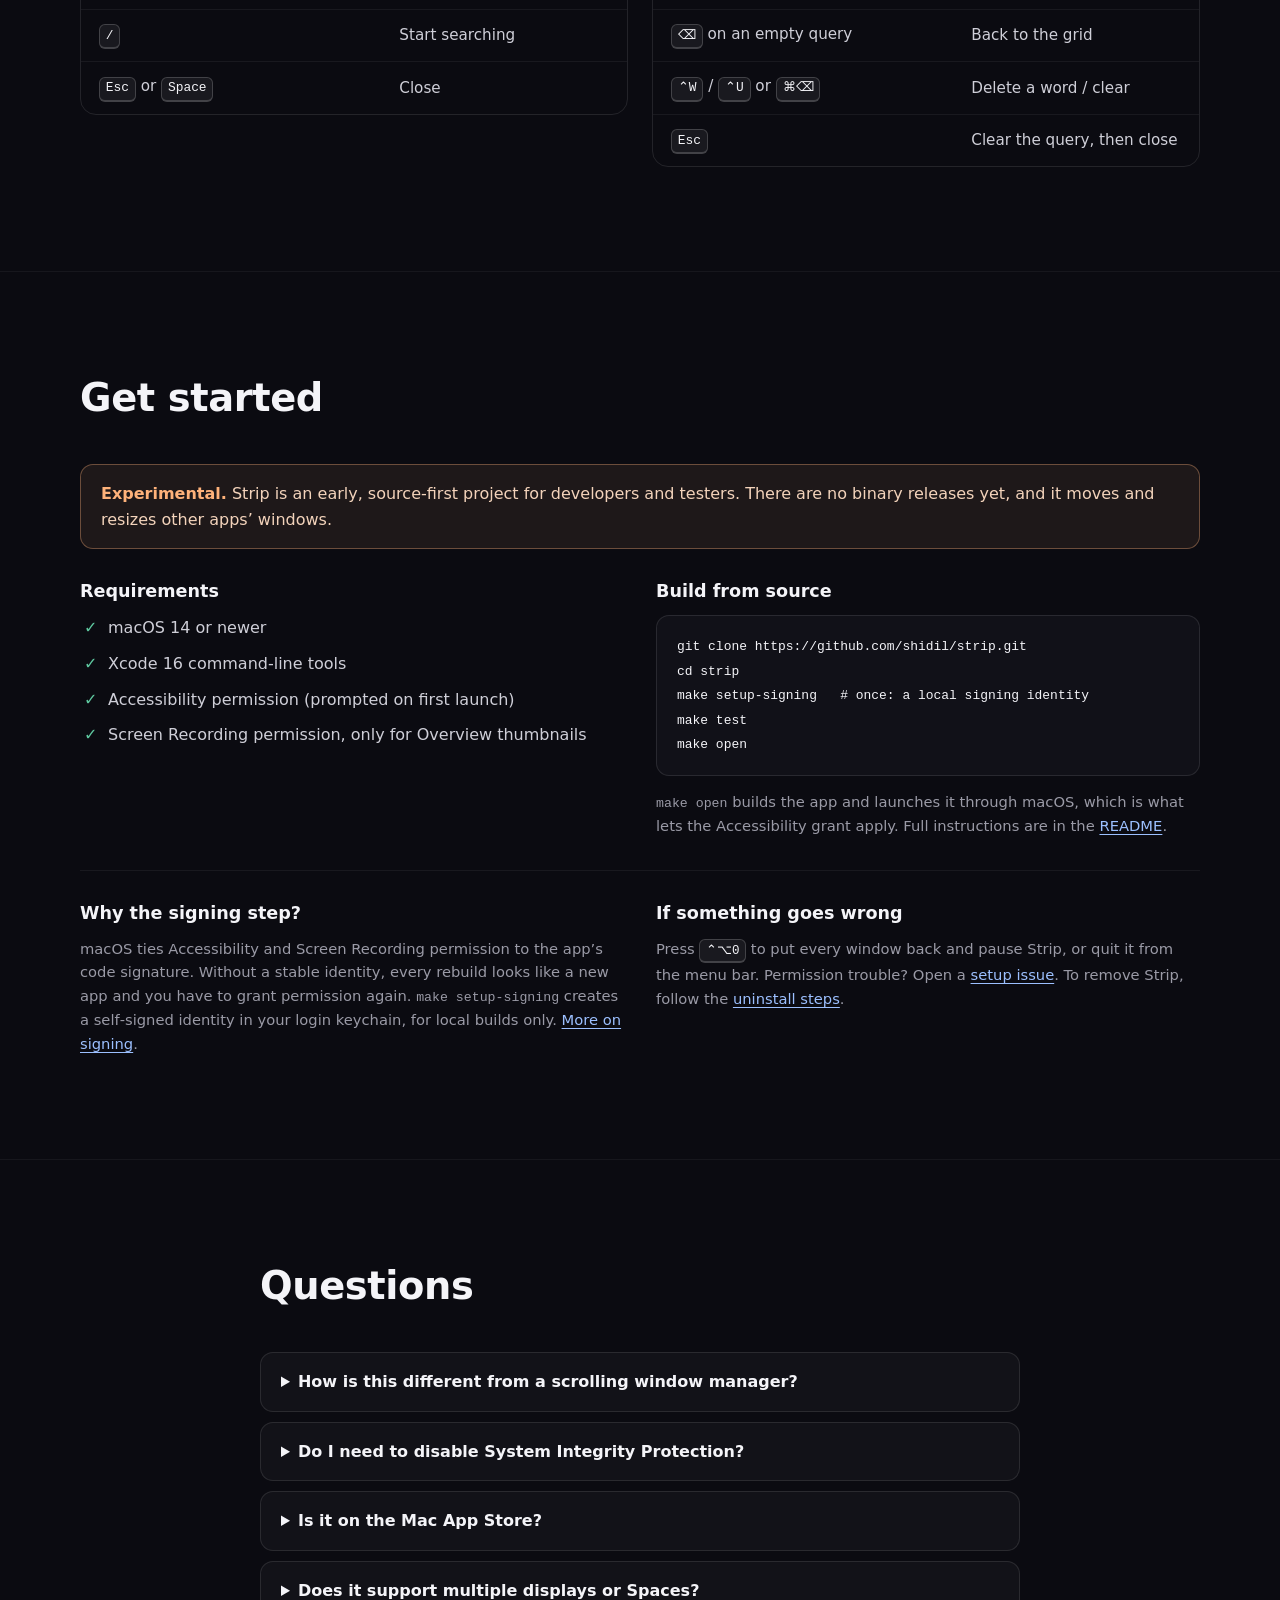
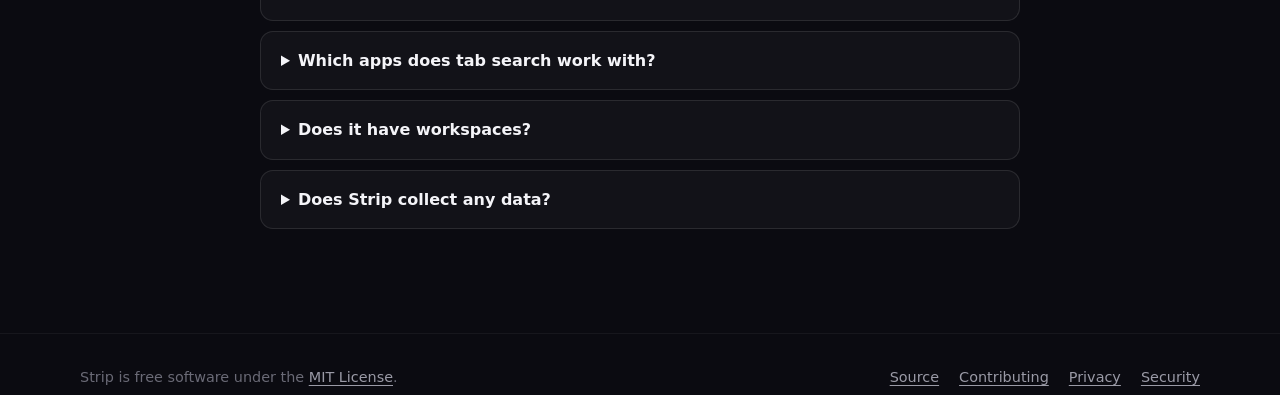
==== commit 6c27b578: "docs: show search and real screenshots on the website and README The site predated window & tab sear" ====
--- a/site/index.html
+++ b/site/index.html
@@ -5,7 +5,7 @@
   <meta name="viewport" content="width=device-width, initial-scale=1">
 
   <title>Strip — a film-strip window manager for macOS</title>
-  <meta name="description" content="Strip is an open-source macOS window manager where the center slot never moves: windows roll past it like film through a projector gate. No SIP changes.">
+  <meta name="description" content="Strip is an open-source macOS window manager where the center slot never moves: windows roll past it like film through a projector gate. Search every window and browser tab. No SIP changes.">
   <link rel="canonical" href="https://shidil.github.io/strip/">
 
   <meta name="color-scheme" content="dark">
@@ -42,6 +42,15 @@
     "operatingSystem": "macOS 14 or later",
     "license": "https://opensource.org/licenses/MIT",
     "isAccessibleForFree": true,
+    "featureList": [
+      "Fixed center slot with windows that roll past it",
+      "Monocle, two-up and three-up layouts",
+      "Pin any slot",
+      "Overview with live window thumbnails",
+      "Search across windows and browser tabs",
+      "Keyboard-driven, no SIP changes"
+    ],
+    "screenshot": "https://shidil.github.io/strip/assets/img/screenshots/strip.jpg",
     "author": { "@type": "Person", "name": "Shidil Eringa" },
     "sameAs": "https://github.com/shidil/strip"
   }
@@ -58,7 +67,9 @@
       </a>
       <nav class="site-nav" aria-label="Primary">
         <a href="#how-it-works">How it works</a>
-        <a href="#features">Features</a>
+        <a href="#search">Search</a>
+        <a class="site-nav__secondary" href="#features">Features</a>
+        <a class="site-nav__secondary" href="#keyboard">Keys</a>
         <a href="#get-started">Get started</a>
         <a class="site-nav__github" href="https://github.com/shidil/strip">GitHub</a>
       </nav>
@@ -85,12 +96,26 @@
       </div>
     </section>
 
+    <!-- Showcase: a real capture, so the concept art below has something true to point at ------->
+    <section class="showcase" aria-label="Strip running on macOS">
+      <div class="container">
+        <figure class="shot shot--hero">
+          <img src="assets/img/screenshots/strip.jpg" width="2000" height="1255"
+               alt="A Mac desktop managed by Strip in three-up layout: Chrome in the center slot with a green focus ring, a Terminal running top on the left, a Finder window on the right, a status pill at the top and the film rail of app icons at the bottom.">
+          <figcaption>
+            Three&#8209;up on a real Mac. The focused window owns the center slot, its neighbors
+            fill the sides, and the film rail at the bottom shows every window on the strip.
+          </figcaption>
+        </figure>
+      </div>
+    </section>
+
     <!-- Explainer: scene text is plain HTML; explainer.js adds the animated stage + controls ----->
     <section id="how-it-works" class="section explainer" aria-labelledby="how-title" data-explainer>
       <div class="container">
         <header class="section__header">
           <h2 id="how-title">How it works</h2>
-          <p>Five ideas, one strip of film.</p>
+          <p>Six ideas, one strip of film.</p>
         </header>
 
         <div class="explainer__player" tabindex="0" aria-roledescription="walkthrough"
@@ -147,6 +172,17 @@
               <p>
                 Monocle, two&#8209;up, or three&#8209;up &mdash; the film is unchanged, you just
                 open more gates onto it. Switch anytime with <kbd>1</kbd> / <kbd>2</kbd> / <kbd>3</kbd>.
+              </p>
+            </li>
+            <li class="scene" data-scene="find" data-tone="blue">
+              <p class="scene__tags">
+                <span class="pill">Find anything</span>
+                <span class="pill pill--outline">new</span>
+              </p>
+              <h3>Lost a window? Type its name.</h3>
+              <p>
+                Press <kbd>F</kbd> and type a few letters. Strip finds the window, or the browser tab
+                inside it, and rolls it straight into the center slot. No hunting along the film.
               </p>
             </li>
           </ol>
@@ -196,6 +232,36 @@
       </div>
     </section>
 
+    <!-- Search ---------------------------------------------------------------------------------->
+    <section id="search" class="section" aria-labelledby="search-title">
+      <div class="container split">
+        <div class="split__text">
+          <header class="section__header">
+            <p class="pill pill--blue">New &middot; window &amp; tab search</p>
+            <h2 id="search-title">Find any window. Or any tab.</h2>
+            <p>
+              Press <kbd>⌃⌥F</kbd> and start typing. The Overview narrows to the windows that match,
+              and a ranked list shows the tabs inside them too.
+            </p>
+          </header>
+          <ul class="checklist">
+            <li>Searches tabs in Firefox, Safari and Chrome, plus native tabs in Terminal and Finder.</li>
+            <li>Arrow onto a browser tab and its card previews that tab. <kbd>↩</kbd> takes you there;
+              <kbd>Esc</kbd> puts every tab back the way it was.</li>
+            <li>Typing never takes focus from your apps. <kbd>⌘Tab</kbd> or <kbd>⌘Space</kbd> closes
+              the Overview.</li>
+            <li>Tab titles stay in memory. Your queries and the tabs Strip finds never reach its log,
+              which records only counts.</li>
+          </ul>
+        </div>
+        <figure class="shot">
+          <img src="assets/img/screenshots/search.jpg" width="2000" height="1255" loading="lazy"
+               alt="Strip's Overview in search mode: the query “spring” lists a Chrome tab, Spring tuning, and a Safari tab, Spring onion pancakes. The grid has narrowed to those two windows, and Chrome's card previews the selected tab.">
+          <figcaption>“spring” finds a tab in Chrome and one in Safari; the selected tab previews in its card.</figcaption>
+        </figure>
+      </div>
+    </section>
+
     <!-- Features -------------------------------------------------------------------------------->
     <section id="features" class="section" aria-labelledby="features-title">
       <div class="container">
@@ -203,28 +269,60 @@
           <h2 id="features-title">Built for real macOS windows</h2>
           <p>Not a mock-up: Strip moves the actual windows of the apps you already use.</p>
         </header>
+        <div class="gallery">
+          <figure class="shot">
+            <img src="assets/img/screenshots/overview.jpg" width="2000" height="1255" loading="lazy"
+                 alt="Strip's Overview: live thumbnails of every window on the film, laid out in rows over a blurred desktop, with the active window outlined.">
+            <figcaption>Overview (<kbd>⌃⌥Space</kbd>): every window on the film as a live thumbnail.</figcaption>
+          </figure>
+          <figure class="shot">
+            <img src="assets/img/screenshots/help.jpg" width="2000" height="1255" loading="lazy"
+                 alt="Strip's keyboard help overlay listing every shortcut over a dimmed desktop.">
+            <figcaption>Keyboard help (<kbd>⌃⌥/</kbd>): every shortcut, one keypress away.</figcaption>
+          </figure>
+        </div>
         <ul class="features">
           <li class="feature">
             <h3>Smooth, real motion</h3>
             <p>Spring-animated moves at your display&rsquo;s refresh rate, using the public macOS
-              Accessibility API. No SIP changes, no scripting additions.</p>
+              Accessibility API. No SIP changes, no scripting additions. Pick the feel: Track, Pop
+              or Glide.</p>
           </li>
           <li class="feature">
             <h3>Tiles as you work</h3>
-            <p>New windows open right next to the one you&rsquo;re using. Dialogs, palettes and
-              tiny windows float instead of joining the film.</p>
-          </li>
-          <li class="feature">
-            <h3>Pin any slot</h3>
-            <p>Hold a reference window in place while everything else keeps rolling.</p>
-          </li>
-          <li class="feature">
-            <h3>Overview</h3>
-            <p>See every window on the film as a live thumbnail and jump straight to it.</p>
-          </li>
-          <li class="feature">
-            <h3>Film rail</h3>
-            <p>A compact minimap with app icons and hover previews, docked to any screen edge.</p>
+            <p>New windows open right next to the one you&rsquo;re using. Close the centered window
+              and its neighbor steps in. Dialogs, palettes and tiny windows float instead of joining
+              the film.</p>
+          </li>
+          <li class="feature">
+            <h3>Overview and search</h3>
+            <p>See every window as a live thumbnail and move through them with the arrow keys or
+              <kbd>H</kbd><kbd>J</kbd><kbd>K</kbd><kbd>L</kbd>. Type to search windows and their tabs.</p>
+          </li>
+          <li class="feature">
+            <h3>Film rail and focus ring</h3>
+            <p>A compact minimap with app icons and hover previews, docked to any screen edge. A
+              colored ring follows the focused window as it moves.</p>
+          </li>
+          <li class="feature">
+            <h3>Respects your hands</h3>
+            <p>Strip pauses while you drag. Move a window and it springs back to its slot; resize
+              the main window and Strip keeps your size, reflowing the layout around it.</p>
+          </li>
+          <li class="feature">
+            <h3>Fits stubborn apps</h3>
+            <p>Apps with a minimum or fixed size, like Console or System Settings, get slots that fit
+              them instead of spilling over their neighbors. Strip learns each window&rsquo;s limits.</p>
+          </li>
+          <li class="feature">
+            <h3>Keyboard focus follows</h3>
+            <p>Rolling the film makes the centered window the active one, so you can type into it
+              straight away. No clicking to catch up.</p>
+          </li>
+          <li class="feature">
+            <h3>Stays out of the way</h3>
+            <p>Lives in the menu bar with no Dock icon, never takes focus for itself, and remembers
+              your layout, sizes and rail position across restarts.</p>
           </li>
           <li class="feature">
             <h3>Always an escape hatch</h3>
@@ -242,6 +340,7 @@
           <h2 id="keyboard-title">Keyboard first</h2>
           <p>Every command sits behind <kbd>⌃</kbd><kbd>⌥</kbd> (Control + Option).</p>
         </header>
+        <!-- Mirrors HelpOverlayView.rows (the in-app cheatsheet); keep the two in step. -->
         <div class="table-scroll">
           <table class="keys-table">
             <thead>
@@ -249,18 +348,51 @@
             </thead>
             <tbody>
               <tr><td><kbd>⌃⌥H</kbd> / <kbd>⌃⌥L</kbd></td><td>Roll the film to the previous / next window</td></tr>
-              <tr><td><kbd>⌃⌥J</kbd> / <kbd>⌃⌥K</kbd></td><td>Move focus between slots</td></tr>
+              <tr><td><kbd>⌃⌥J</kbd> / <kbd>⌃⌥K</kbd>, <kbd>⌃⌥Tab</kbd></td><td>Move focus between slots</td></tr>
               <tr><td><kbd>⌃⌥⇧H</kbd> / <kbd>⌃⌥⇧L</kbd></td><td>Swap the focused window with its neighbor</td></tr>
               <tr><td><kbd>⌃⌥1</kbd> <kbd>⌃⌥2</kbd> <kbd>⌃⌥3</kbd></td><td>Monocle, two&#8209;up, three&#8209;up</td></tr>
               <tr><td><kbd>⌃⌥P</kbd></td><td>Pin or unpin the focused slot</td></tr>
               <tr><td><kbd>⌃⌥E</kbd></td><td>Toggle focus emphasis / equal widths</td></tr>
               <tr><td><kbd>⌃⌥=</kbd> / <kbd>⌃⌥-</kbd></td><td>Widen / narrow the focused window</td></tr>
+              <tr><td><kbd>⌃⌥↑</kbd> / <kbd>⌃⌥↓</kbd></td><td>Make windows taller / shorter</td></tr>
+              <tr><td><kbd>⌃⌥[</kbd> / <kbd>⌃⌥]</kbd></td><td>Tighten / loosen gaps and padding</td></tr>
+              <tr><td><kbd>⌃⌥T</kbd></td><td>Cycle the motion style: Track, Pop, Glide</td></tr>
               <tr><td><kbd>⌃⌥Space</kbd></td><td>Overview</td></tr>
-              <tr><td><kbd>⌃⌥T</kbd></td><td>Cycle the motion style</td></tr>
+              <tr><td><kbd>⌃⌥F</kbd></td><td>Search windows and tabs</td></tr>
               <tr><td><kbd>⌃⌥0</kbd></td><td>Release all windows / resume</td></tr>
               <tr><td><kbd>⌃⌥/</kbd></td><td>Show every shortcut</td></tr>
             </tbody>
           </table>
+        </div>
+
+        <div class="keys-grid">
+          <div>
+            <h3>Inside the Overview</h3>
+            <div class="table-scroll">
+              <table class="keys-table">
+                <tbody>
+                  <tr><td><kbd>←</kbd><kbd>→</kbd><kbd>↑</kbd><kbd>↓</kbd> or <kbd>H</kbd><kbd>J</kbd><kbd>K</kbd><kbd>L</kbd></td><td>Move between cards</td></tr>
+                  <tr><td><kbd>↩</kbd></td><td>Go to the window</td></tr>
+                  <tr><td><kbd>/</kbd></td><td>Start searching</td></tr>
+                  <tr><td><kbd>Esc</kbd> or <kbd>Space</kbd></td><td>Close</td></tr>
+                </tbody>
+              </table>
+            </div>
+          </div>
+          <div>
+            <h3>While searching</h3>
+            <div class="table-scroll">
+              <table class="keys-table">
+                <tbody>
+                  <tr><td><kbd>↑</kbd><kbd>↓</kbd>, <kbd>Tab</kbd>, <kbd>⌃N</kbd>/<kbd>⌃P</kbd></td><td>Choose a result</td></tr>
+                  <tr><td><kbd>↩</kbd></td><td>Go to the window or tab</td></tr>
+                  <tr><td><kbd>⌫</kbd> on an empty query</td><td>Back to the grid</td></tr>
+                  <tr><td><kbd>⌃W</kbd> / <kbd>⌃U</kbd> or <kbd>⌘⌫</kbd></td><td>Delete a word / clear</td></tr>
+                  <tr><td><kbd>Esc</kbd></td><td>Clear the query, then close</td></tr>
+                </tbody>
+              </table>
+            </div>
+          </div>
         </div>
       </div>
     </section>
@@ -291,6 +423,7 @@
             <h3>Build from source</h3>
             <pre class="code"><code>git clone https://github.com/shidil/strip.git
 cd strip
+make setup-signing   # once: a local signing identity
 make test
 make open</code></pre>
             <p class="muted">
@@ -300,6 +433,29 @@
             </p>
           </div>
         </div>
+
+        <div class="start-grid start-grid--notes">
+          <div>
+            <h3>Why the signing step?</h3>
+            <p class="muted">
+              macOS ties Accessibility and Screen Recording permission to the app&rsquo;s code signature.
+              Without a stable identity, every rebuild looks like a new app and you have to grant
+              permission again. <code>make setup-signing</code> creates a self&#8209;signed identity in
+              your login keychain, for local builds only.
+              <a href="https://github.com/shidil/strip/blob/main/docs/DEVELOPMENT_SIGNING.md">More on signing</a>.
+            </p>
+          </div>
+          <div>
+            <h3>If something goes wrong</h3>
+            <p class="muted">
+              Press <kbd>⌃⌥0</kbd> to put every window back and pause Strip, or quit it from the menu
+              bar. Permission trouble? Open a
+              <a href="https://github.com/shidil/strip/issues/new?template=permission_setup.yml">setup issue</a>.
+              To remove Strip, follow the
+              <a href="https://github.com/shidil/strip#uninstall">uninstall steps</a>.
+            </p>
+          </div>
+        </div>
       </div>
     </section>
 
@@ -332,9 +488,24 @@
               ultrawide. Multi-display and Spaces support are deliberately deferred.</p>
           </details>
           <details>
+            <summary>Which apps does tab search work with?</summary>
+            <p>Firefox, Safari and Google Chrome, plus apps with native macOS tabs such as Terminal and
+              Finder. Strip reads tab bars through the Accessibility API, so it needs no browser
+              extension and no extra permission. Other Chromium browsers (Brave, Arc, Edge) may work
+              but haven&rsquo;t been tested.</p>
+          </details>
+          <details>
+            <summary>Does it have workspaces?</summary>
+            <p>Not yet; workspaces (several independent strips, switched by hotkey) are next on the
+              roadmap. After that: launch at login, a config file for hotkeys and per&#8209;app rules,
+              and vertical columns inside each slot. Follow along in the
+              <a href="https://github.com/shidil/strip/blob/main/PLAN.md">project plan</a>.</p>
+          </details>
+          <details>
             <summary>Does Strip collect any data?</summary>
             <p>No. It contains no networking, telemetry, analytics or update checks. Overview
-              thumbnails are held in memory and never written to disk. See the
+              thumbnails and the tab titles search reads are held in memory and never written to disk.
+              Search queries never reach Strip&rsquo;s local diagnostic log. See the
               <a href="https://github.com/shidil/strip/blob/main/PRIVACY.md">privacy notes</a>.</p>
           </details>
         </div>
--- a/site/assets/css/site.css
+++ b/site/assets/css/site.css
@@ -223,6 +223,9 @@
   border-radius: 10px;
   background: var(--fill);
 }
+@media (max-width: 760px) {
+  .site-nav__secondary { display: none; }
+}
 /* On phones, keep only the GitHub link; the page is a single scroll anyway. */
 @media (max-width: 560px) {
   .site-nav a:not(.site-nav__github) { display: none; }
@@ -541,6 +544,39 @@
 .mode--gold h3 { color: var(--gold); }
 .mode--gold .mode__rule { color: #b8a06a; }
 
+/* Screenshots -------------------------------------------------------------------------------- */
+
+/* Real captures (scripts/screenshots/), as opposed to the concept art in the walkthrough. */
+.shot { margin: 0; display: grid; gap: 12px; }
+.shot img {
+  display: block;
+  width: 100%;
+  height: auto;
+  border: 1px solid var(--border);
+  border-radius: var(--radius);
+  background: var(--surface);
+  box-shadow: 0 24px 60px rgb(0 0 0 / 0.45);
+}
+.shot figcaption { color: var(--text-muted); font-size: 0.9rem; text-wrap: pretty; }
+
+.showcase { margin-top: clamp(-72px, -6vw, -40px); padding-bottom: clamp(48px, 7vw, 88px); position: relative; }
+.shot--hero { max-width: 1000px; margin-inline: auto; }
+.shot--hero figcaption { text-align: center; }
+
+.split { display: grid; gap: clamp(28px, 4vw, 48px); align-items: center; }
+@media (min-width: 960px) {
+  .split { grid-template-columns: minmax(0, 5fr) minmax(0, 7fr); }
+}
+.split .section__header { margin-bottom: 24px; justify-items: start; }
+.split .checklist { color: var(--text-soft); }
+
+.gallery {
+  display: grid;
+  grid-template-columns: repeat(auto-fit, minmax(300px, 1fr));
+  gap: 24px;
+  margin-bottom: clamp(28px, 4vw, 44px);
+}
+
 /* Features ----------------------------------------------------------------------------------- */
 
 .features {
@@ -572,6 +608,10 @@
 .keys-table tr:last-child td { border-bottom: 0; }
 .keys-table td:first-child { white-space: nowrap; }
 
+.keys-grid { display: grid; grid-template-columns: repeat(auto-fit, minmax(300px, 1fr)); gap: 24px; margin-top: 32px; }
+.keys-grid h3 { margin-bottom: 12px; }
+.keys-grid .keys-table td:first-child { width: 55%; }
+
 /* Get started -------------------------------------------------------------------------------- */
 
 .callout {
@@ -586,6 +626,7 @@
 
 .start-grid { display: grid; grid-template-columns: repeat(auto-fit, minmax(300px, 1fr)); gap: 32px; }
 .start-grid h3 { margin-bottom: 14px; }
+.start-grid--notes { margin-top: 32px; padding-top: 32px; border-top: 1px solid rgb(255 255 255 / 0.06); }
 
 .checklist { list-style: none; margin: 0; padding: 0; display: grid; gap: 10px; }
 .checklist li { position: relative; padding-left: 28px; }
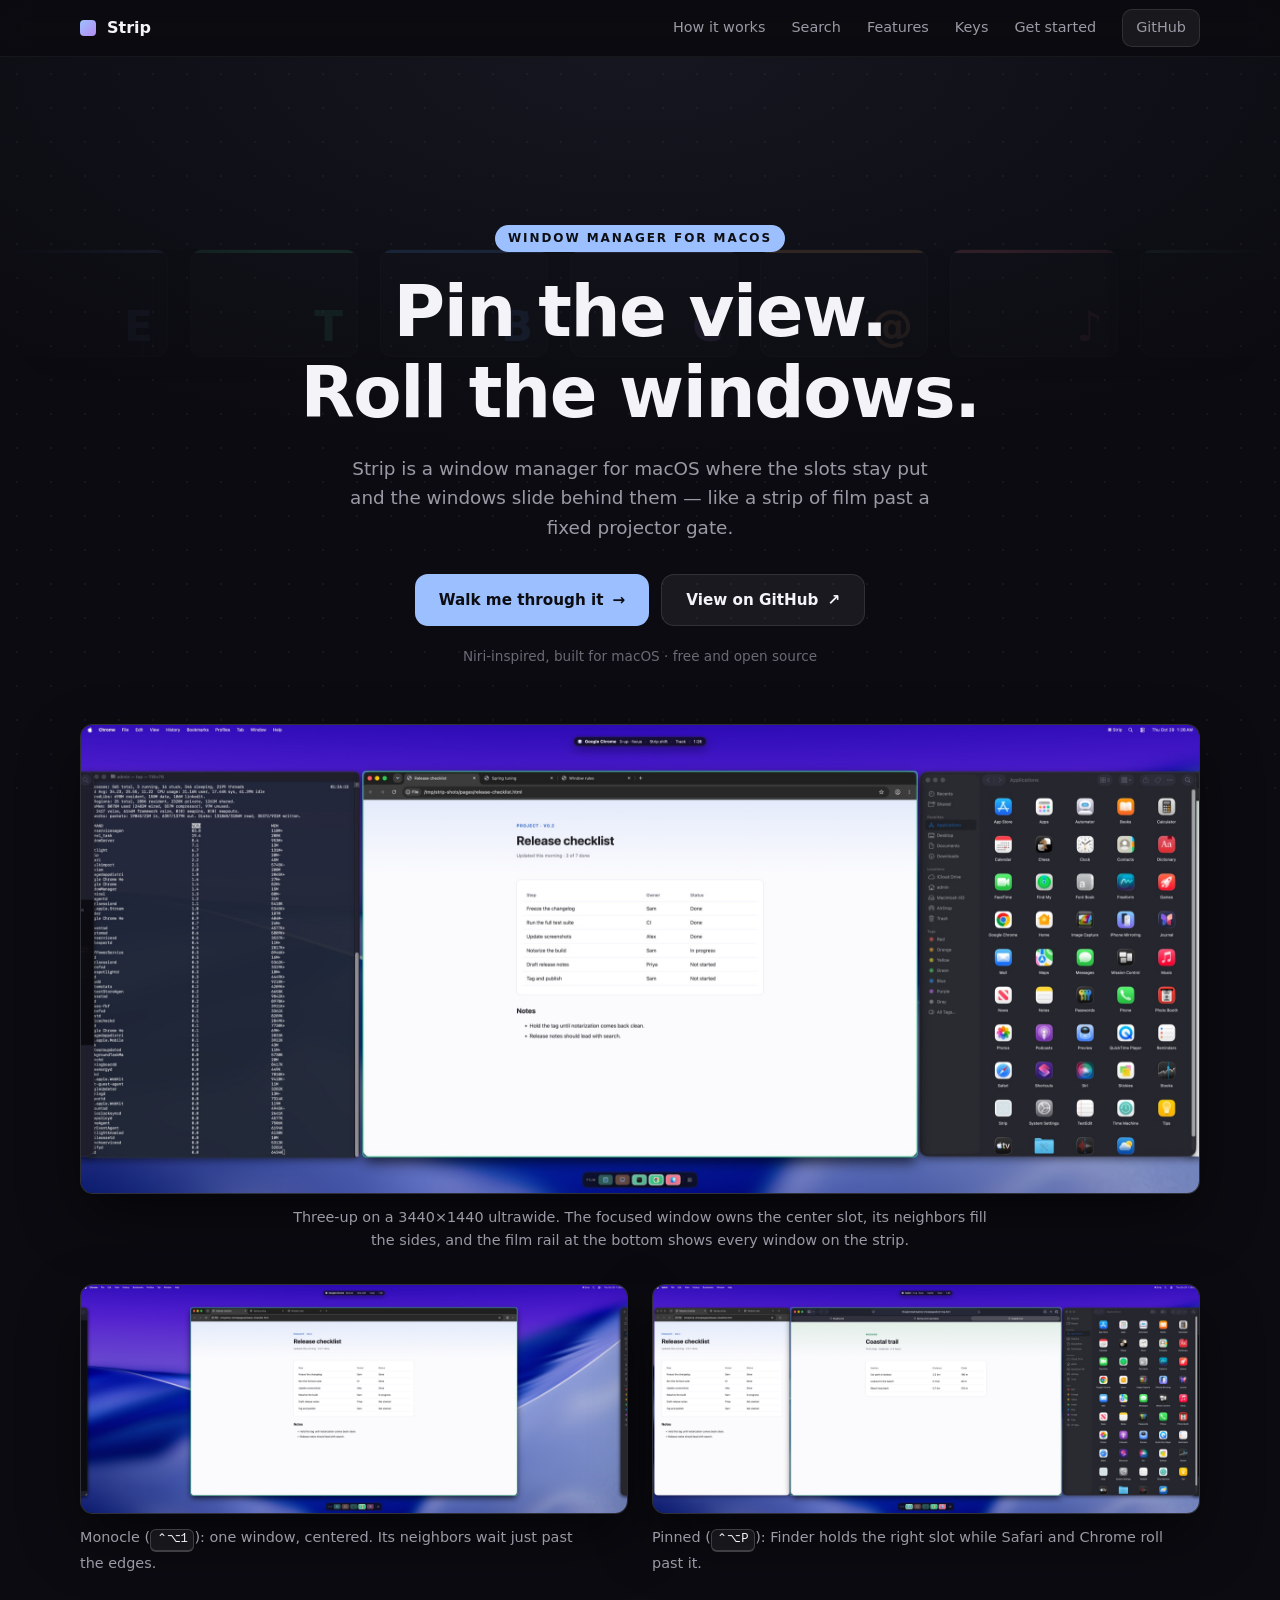
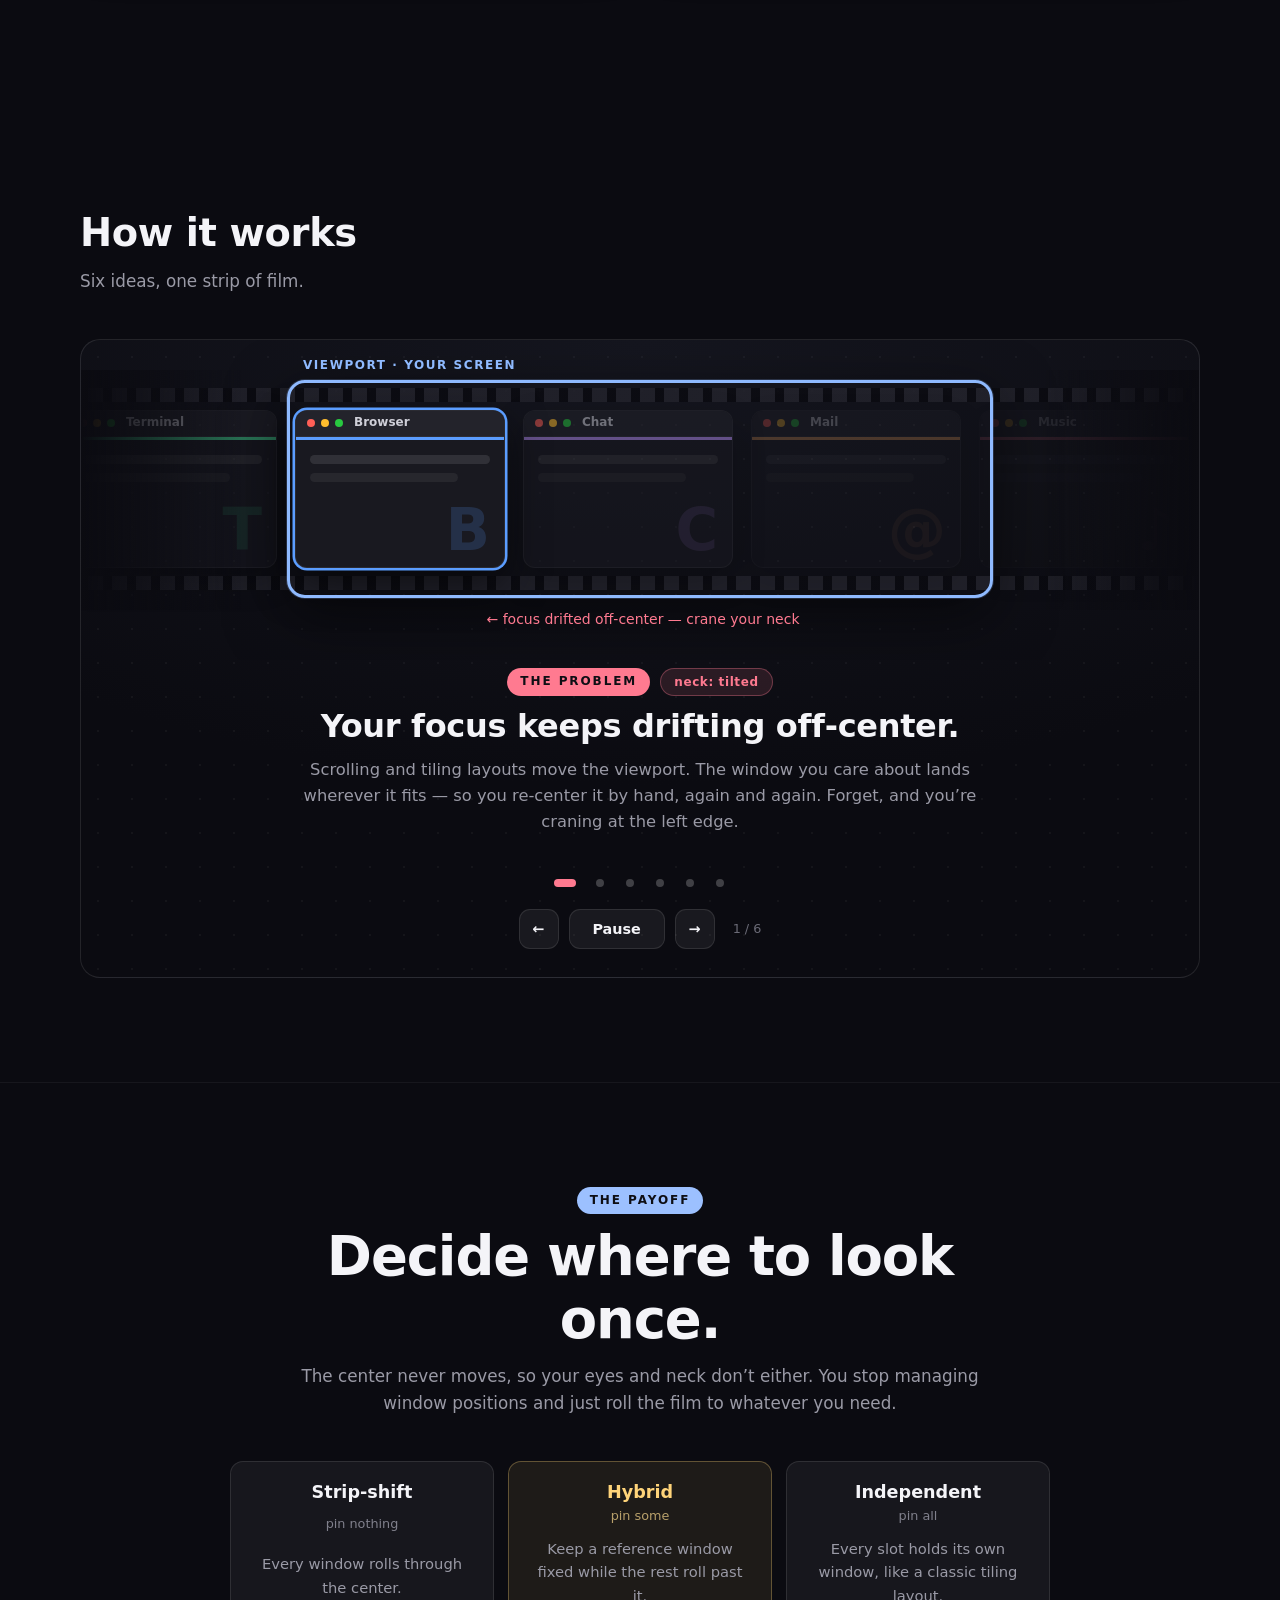
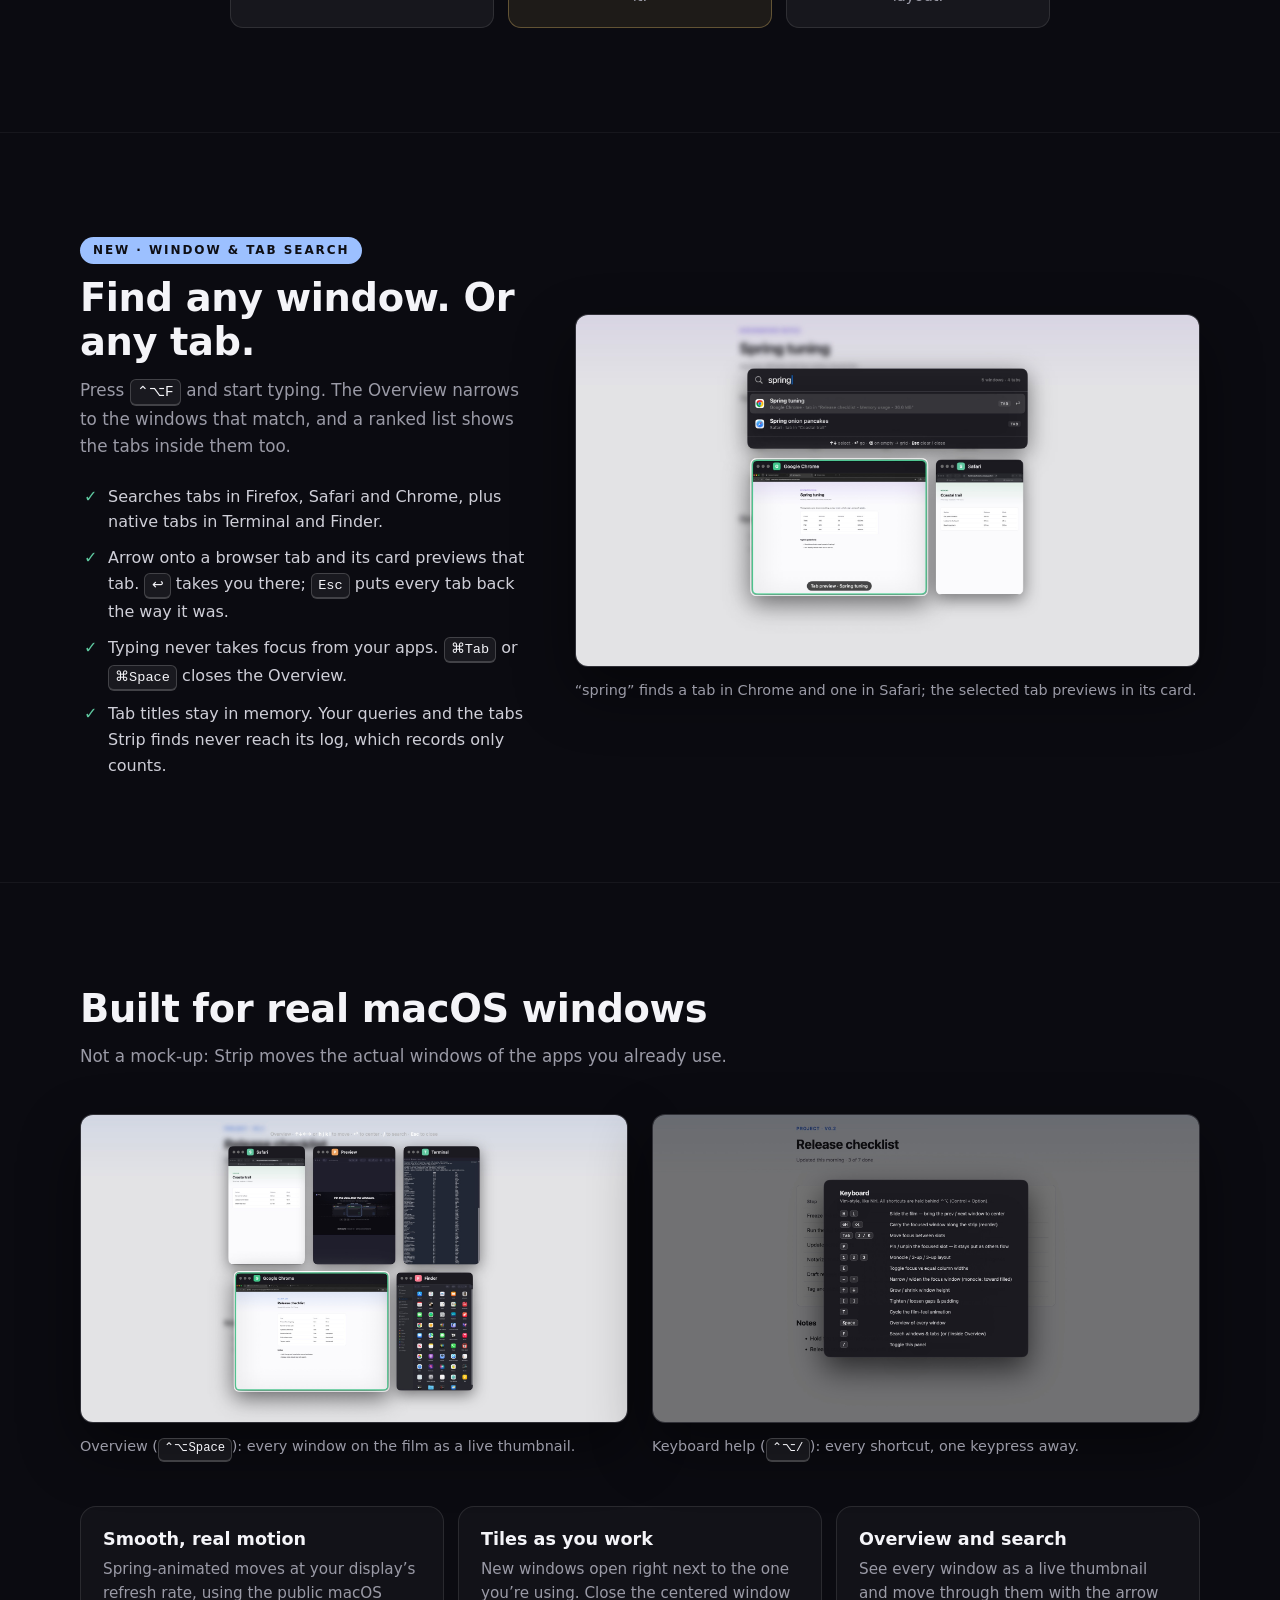
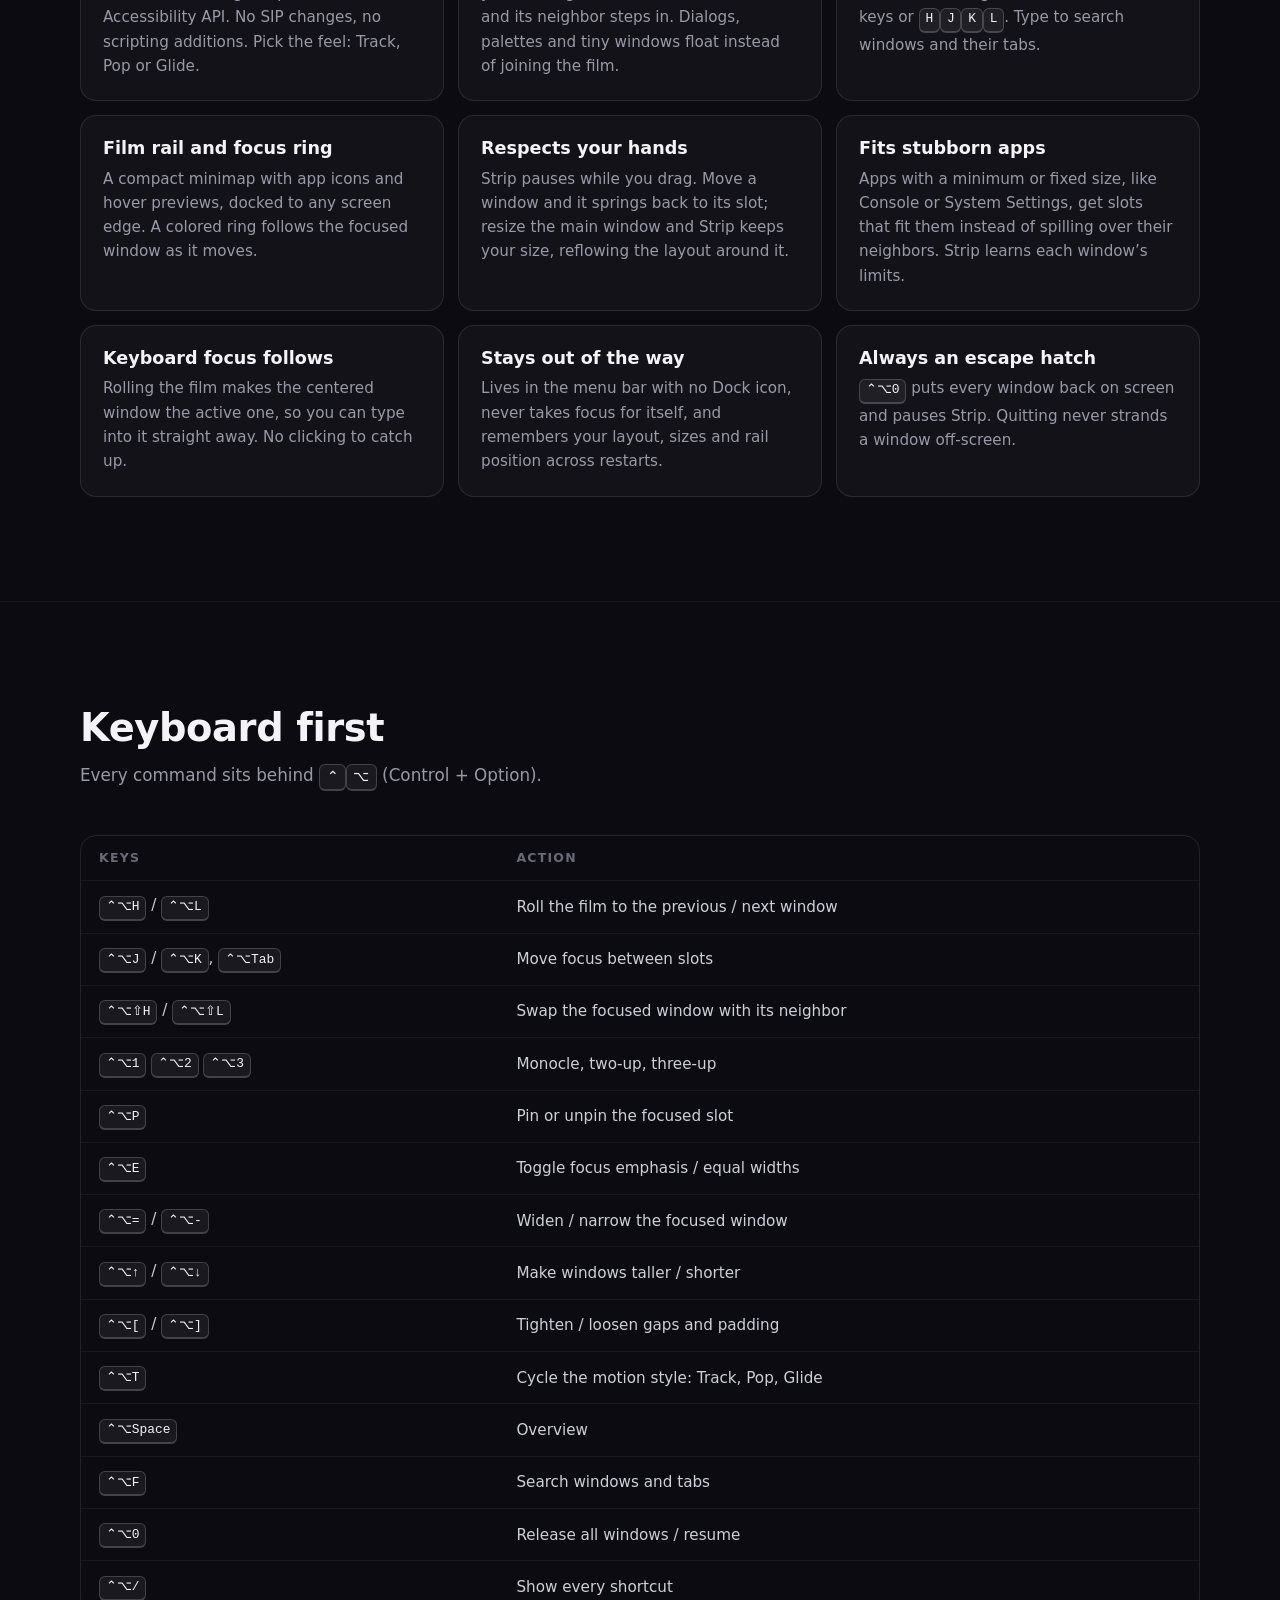
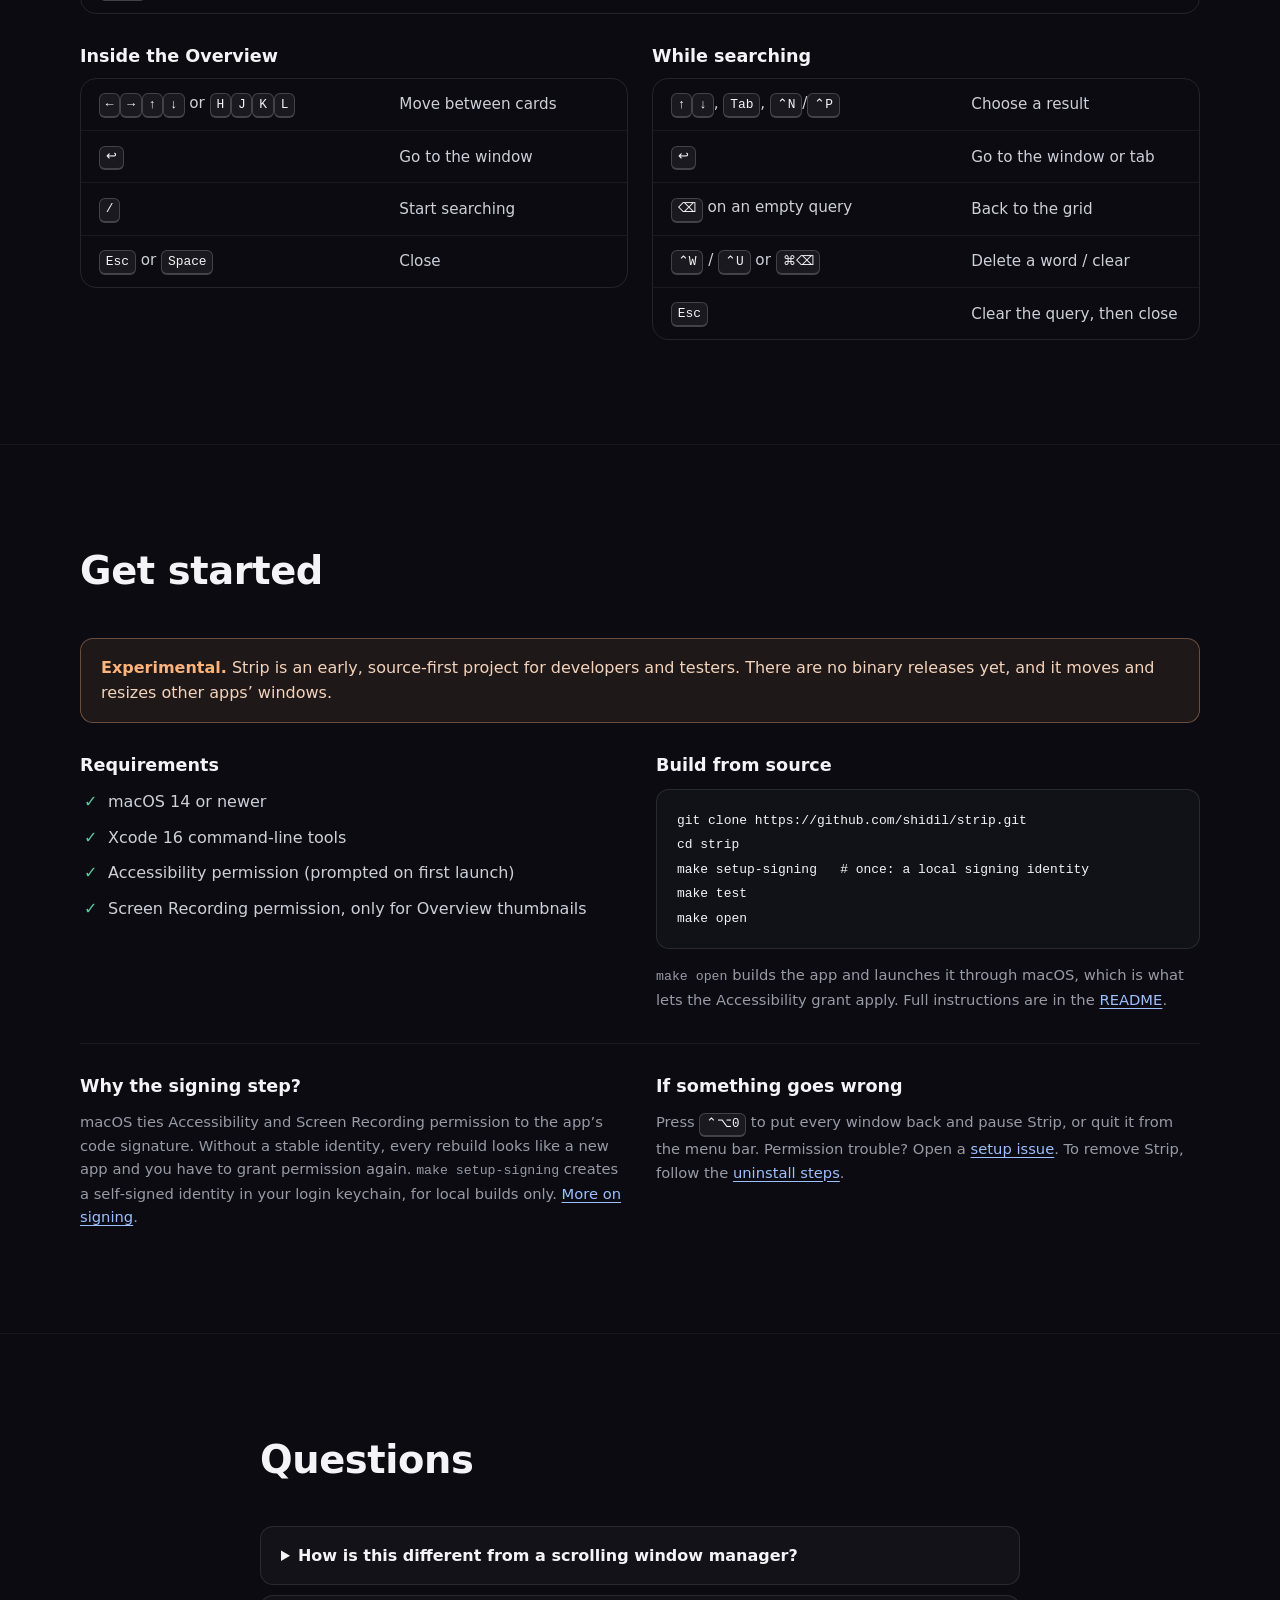
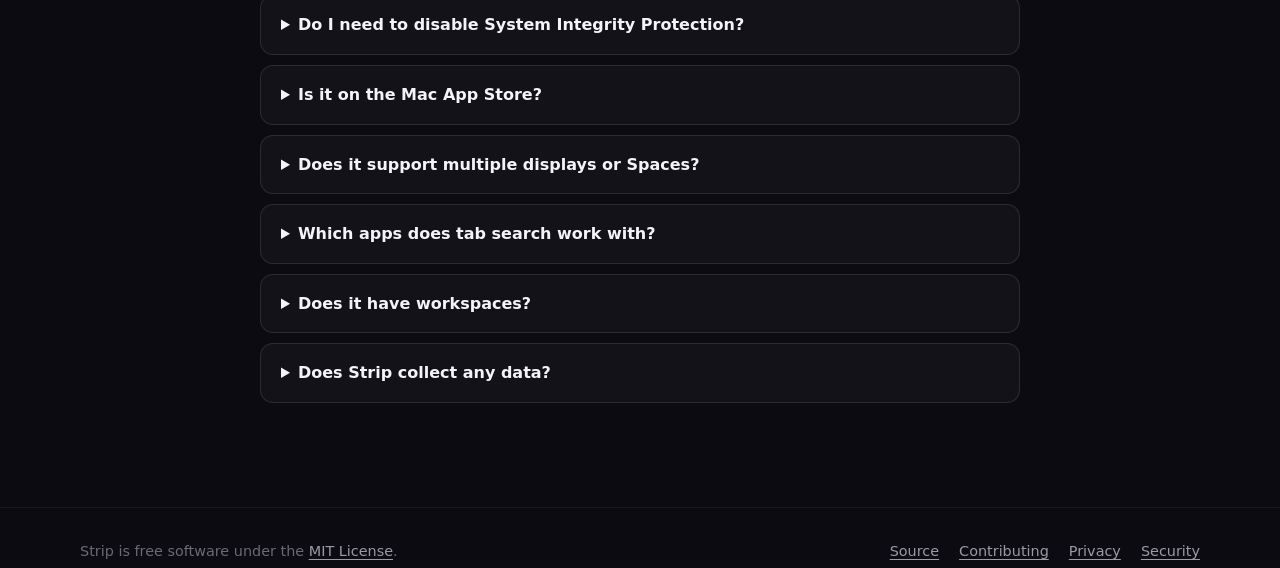
==== commit d98f7926: "feat: ultrawide screenshots, plus monocle and pinned layouts The screenshots came from a 1512pt-wide" ====
--- a/site/index.html
+++ b/site/index.html
@@ -97,16 +97,28 @@
     </section>
 
     <!-- Showcase: a real capture, so the concept art below has something true to point at ------->
-    <section class="showcase" aria-label="Strip running on macOS">
+    <section id="screenshots" class="showcase" aria-label="Strip running on macOS">
       <div class="container">
         <figure class="shot shot--hero">
-          <img src="assets/img/screenshots/strip.jpg" width="2000" height="1255"
-               alt="A Mac desktop managed by Strip in three-up layout: Chrome in the center slot with a green focus ring, a Terminal running top on the left, a Finder window on the right, a status pill at the top and the film rail of app icons at the bottom.">
+          <img src="assets/img/screenshots/strip.jpg" width="2400" height="1004"
+               alt="An ultrawide Mac desktop managed by Strip in three-up layout: Chrome in the wide center slot with a green focus ring, a Terminal running top on the left, a Finder window on the right, a status pill at the top and the film rail of app icons at the bottom.">
           <figcaption>
-            Three&#8209;up on a real Mac. The focused window owns the center slot, its neighbors
-            fill the sides, and the film rail at the bottom shows every window on the strip.
+            Three&#8209;up on a 3440&times;1440 ultrawide. The focused window owns the center slot,
+            its neighbors fill the sides, and the film rail at the bottom shows every window on the strip.
           </figcaption>
         </figure>
+        <div class="gallery gallery--layouts">
+          <figure class="shot">
+            <img src="assets/img/screenshots/monocle.jpg" width="2400" height="1004" loading="lazy"
+                 alt="Strip in monocle layout: one Chrome window centered on the ultrawide, its neighbors parked just past the screen edges.">
+            <figcaption>Monocle (<kbd>⌃⌥1</kbd>): one window, centered. Its neighbors wait just past the edges.</figcaption>
+          </figure>
+          <figure class="shot">
+            <img src="assets/img/screenshots/pinned.jpg" width="2400" height="1004" loading="lazy"
+                 alt="Strip with the right slot pinned: Finder stays on the right while the film has rolled Safari into the center and Chrome to the left; the status pill reads Hybrid.">
+            <figcaption>Pinned (<kbd>⌃⌥P</kbd>): Finder holds the right slot while Safari and Chrome roll past it.</figcaption>
+          </figure>
+        </div>
       </div>
     </section>
 
@@ -255,7 +267,7 @@
           </ul>
         </div>
         <figure class="shot">
-          <img src="assets/img/screenshots/search.jpg" width="2000" height="1255" loading="lazy"
+          <img src="assets/img/screenshots/search.jpg" width="2000" height="1125" loading="lazy"
                alt="Strip's Overview in search mode: the query “spring” lists a Chrome tab, Spring tuning, and a Safari tab, Spring onion pancakes. The grid has narrowed to those two windows, and Chrome's card previews the selected tab.">
           <figcaption>“spring” finds a tab in Chrome and one in Safari; the selected tab previews in its card.</figcaption>
         </figure>
@@ -271,12 +283,12 @@
         </header>
         <div class="gallery">
           <figure class="shot">
-            <img src="assets/img/screenshots/overview.jpg" width="2000" height="1255" loading="lazy"
+            <img src="assets/img/screenshots/overview.jpg" width="2000" height="1125" loading="lazy"
                  alt="Strip's Overview: live thumbnails of every window on the film, laid out in rows over a blurred desktop, with the active window outlined.">
             <figcaption>Overview (<kbd>⌃⌥Space</kbd>): every window on the film as a live thumbnail.</figcaption>
           </figure>
           <figure class="shot">
-            <img src="assets/img/screenshots/help.jpg" width="2000" height="1255" loading="lazy"
+            <img src="assets/img/screenshots/help.jpg" width="2000" height="1125" loading="lazy"
                  alt="Strip's keyboard help overlay listing every shortcut over a dimmed desktop.">
             <figcaption>Keyboard help (<kbd>⌃⌥/</kbd>): every shortcut, one keypress away.</figcaption>
           </figure>
--- a/site/assets/css/site.css
+++ b/site/assets/css/site.css
@@ -560,8 +560,10 @@
 .shot figcaption { color: var(--text-muted); font-size: 0.9rem; text-wrap: pretty; }
 
 .showcase { margin-top: clamp(-72px, -6vw, -40px); padding-bottom: clamp(48px, 7vw, 88px); position: relative; }
-.shot--hero { max-width: 1000px; margin-inline: auto; }
-.shot--hero figcaption { text-align: center; }
+.shot--hero figcaption { max-width: 720px; margin-inline: auto; text-align: center; }
+/* Two ultrawide layout shots under the hero. */
+.gallery--layouts { margin: 32px 0 0; grid-template-columns: repeat(auto-fit, minmax(420px, 1fr)); }
+@media (max-width: 900px) { .gallery--layouts { grid-template-columns: 1fr; } }
 
 .split { display: grid; gap: clamp(28px, 4vw, 48px); align-items: center; }
 @media (min-width: 960px) {
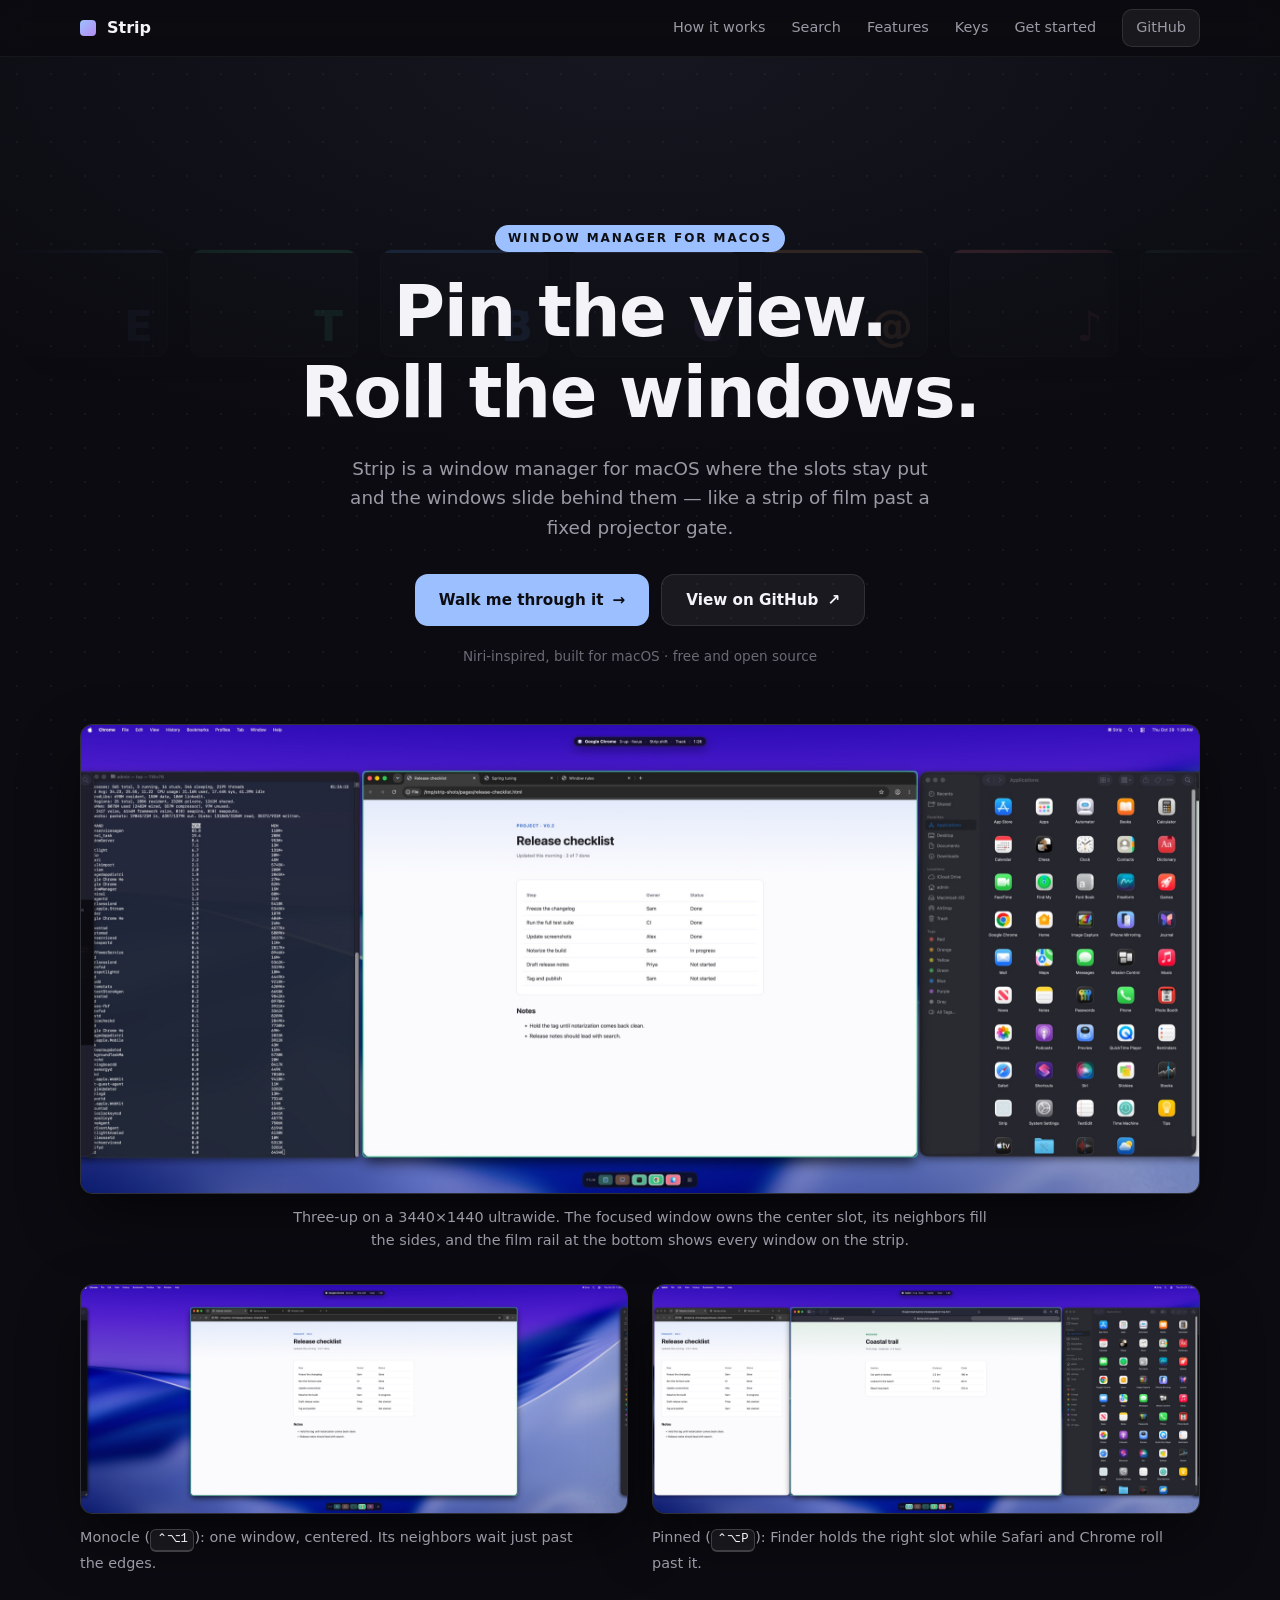
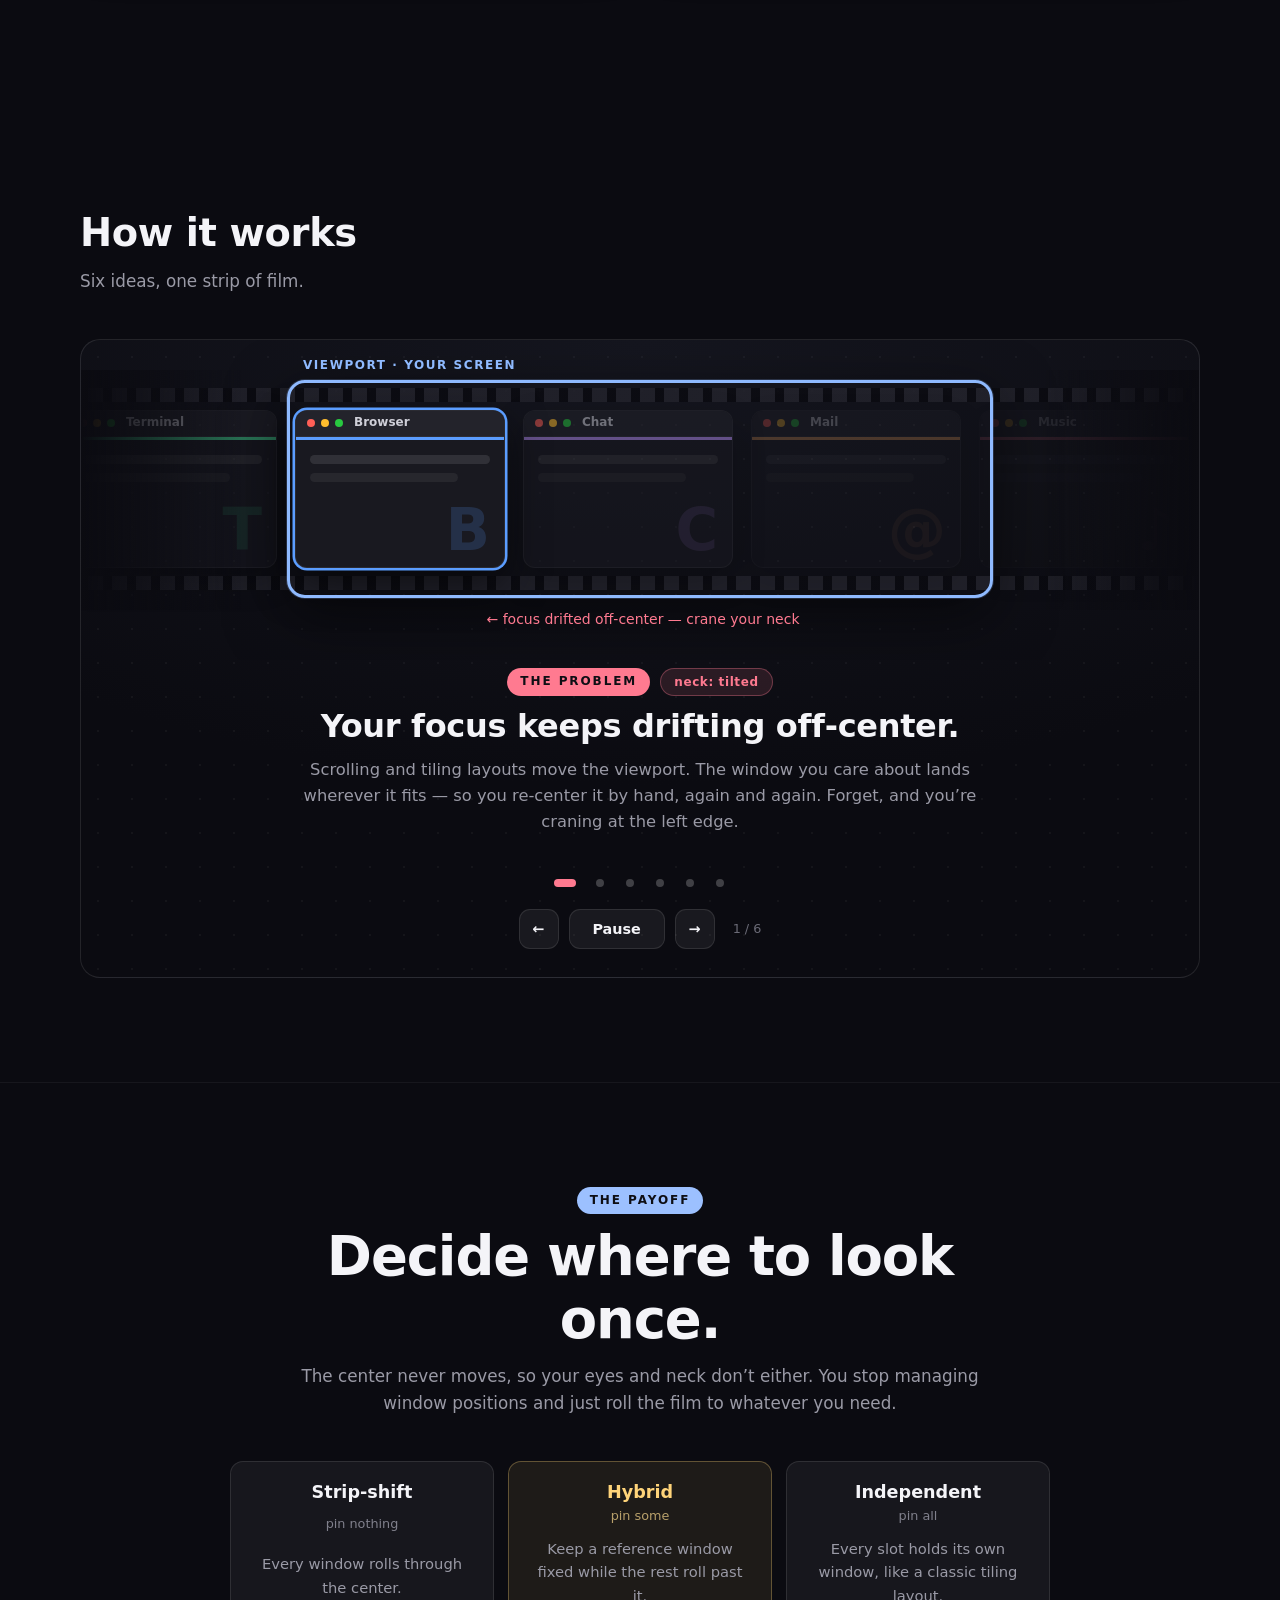
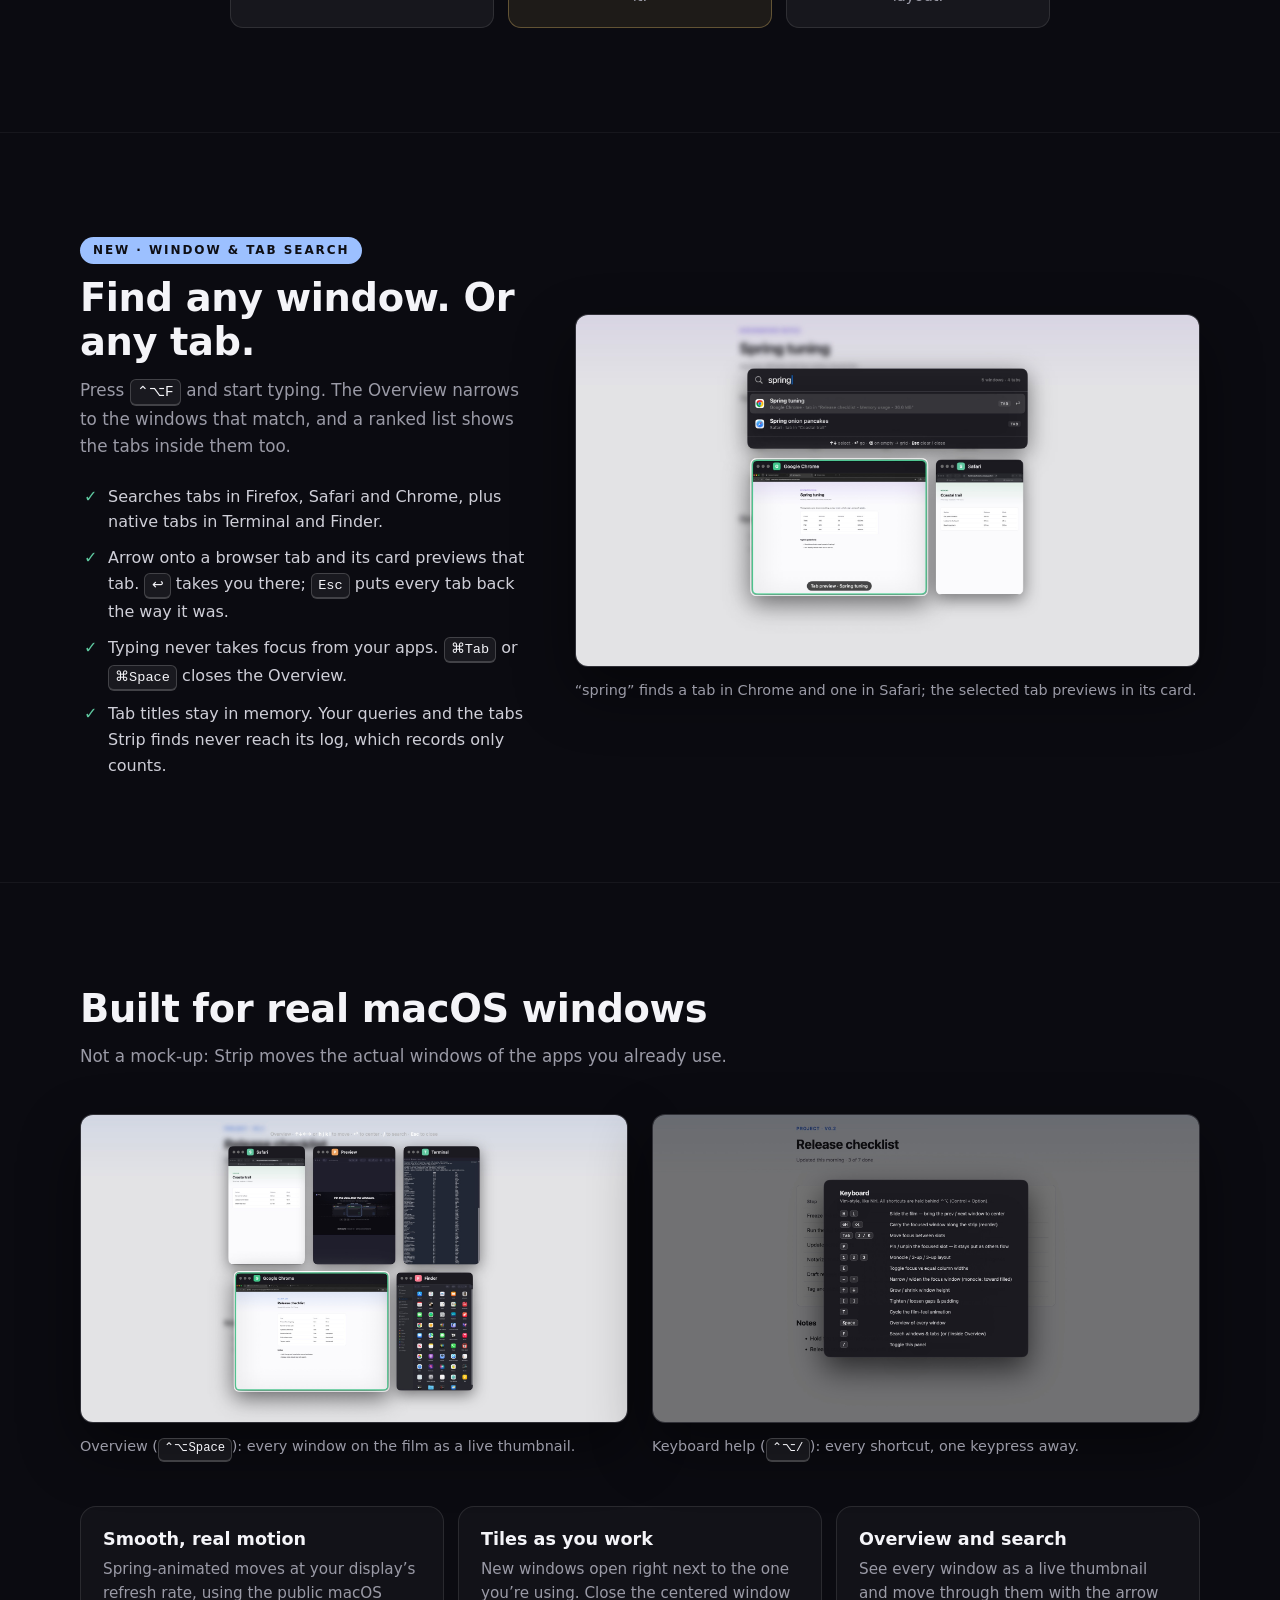
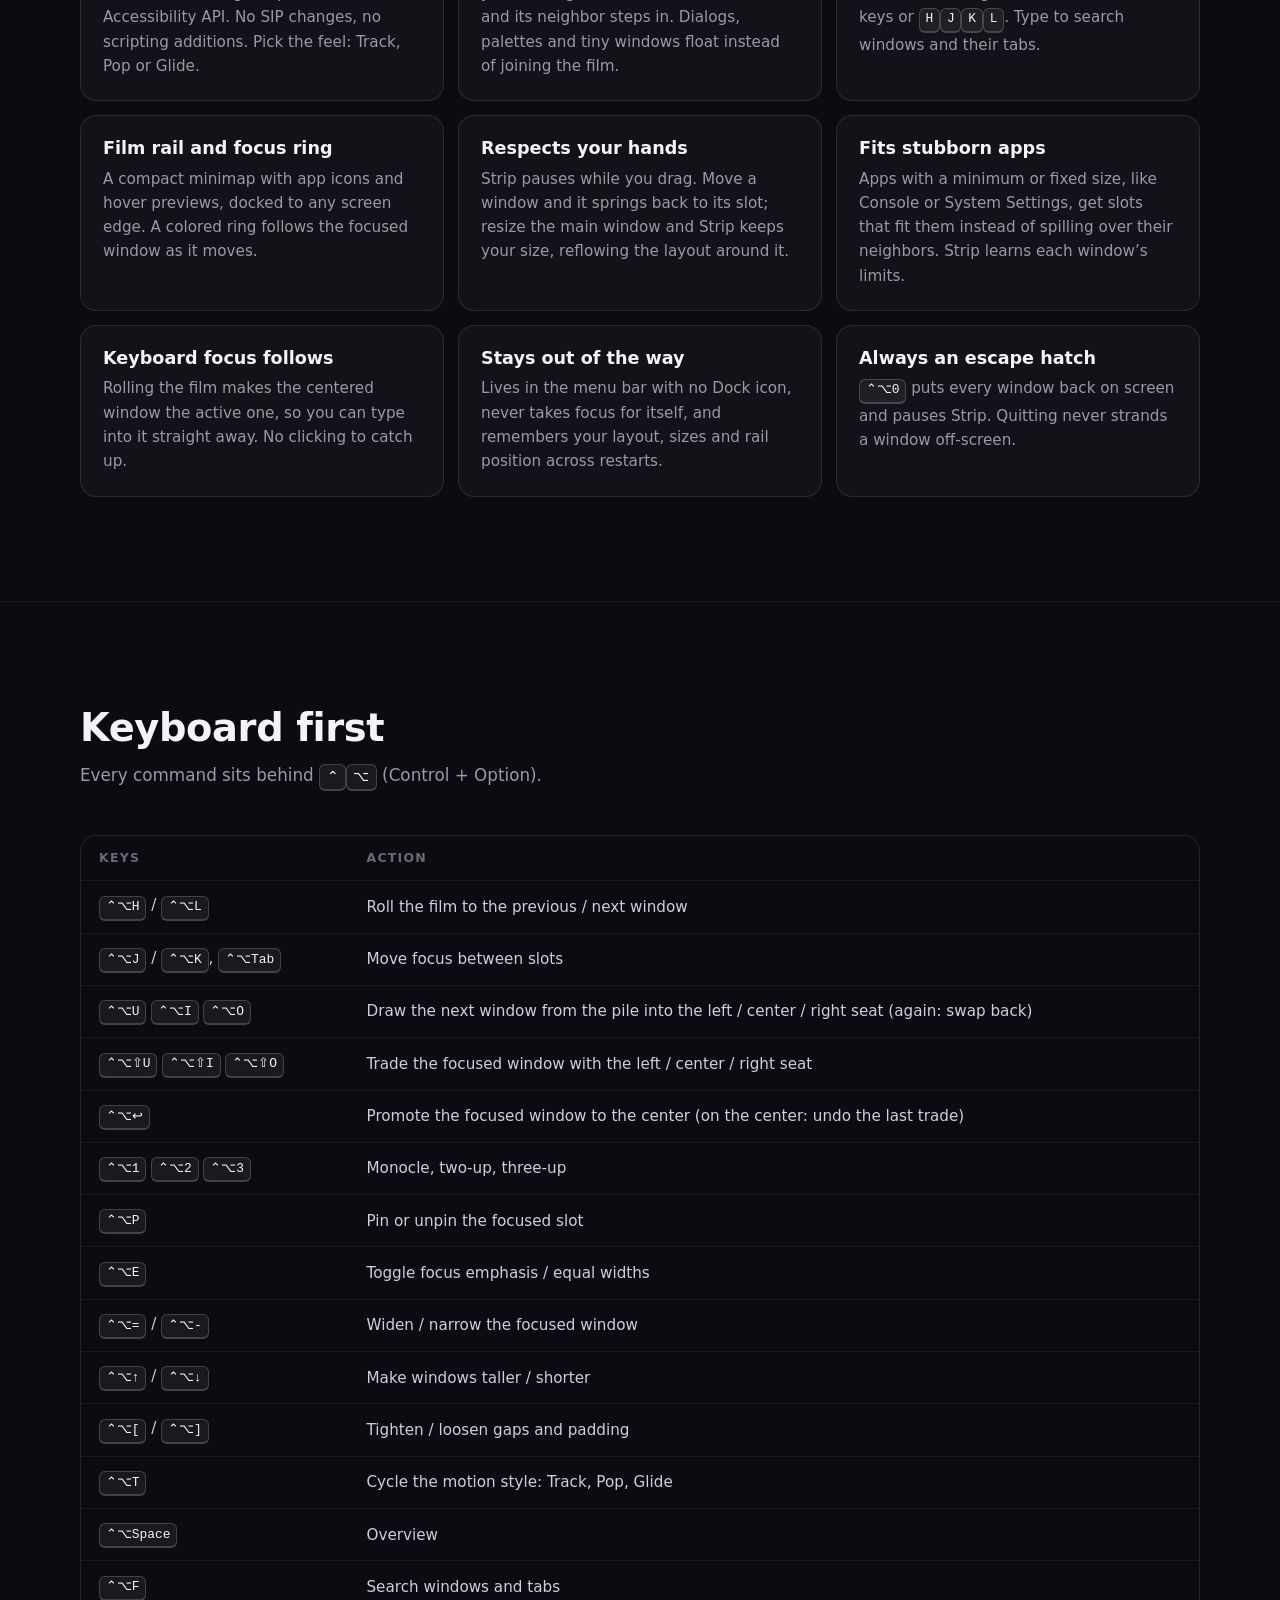
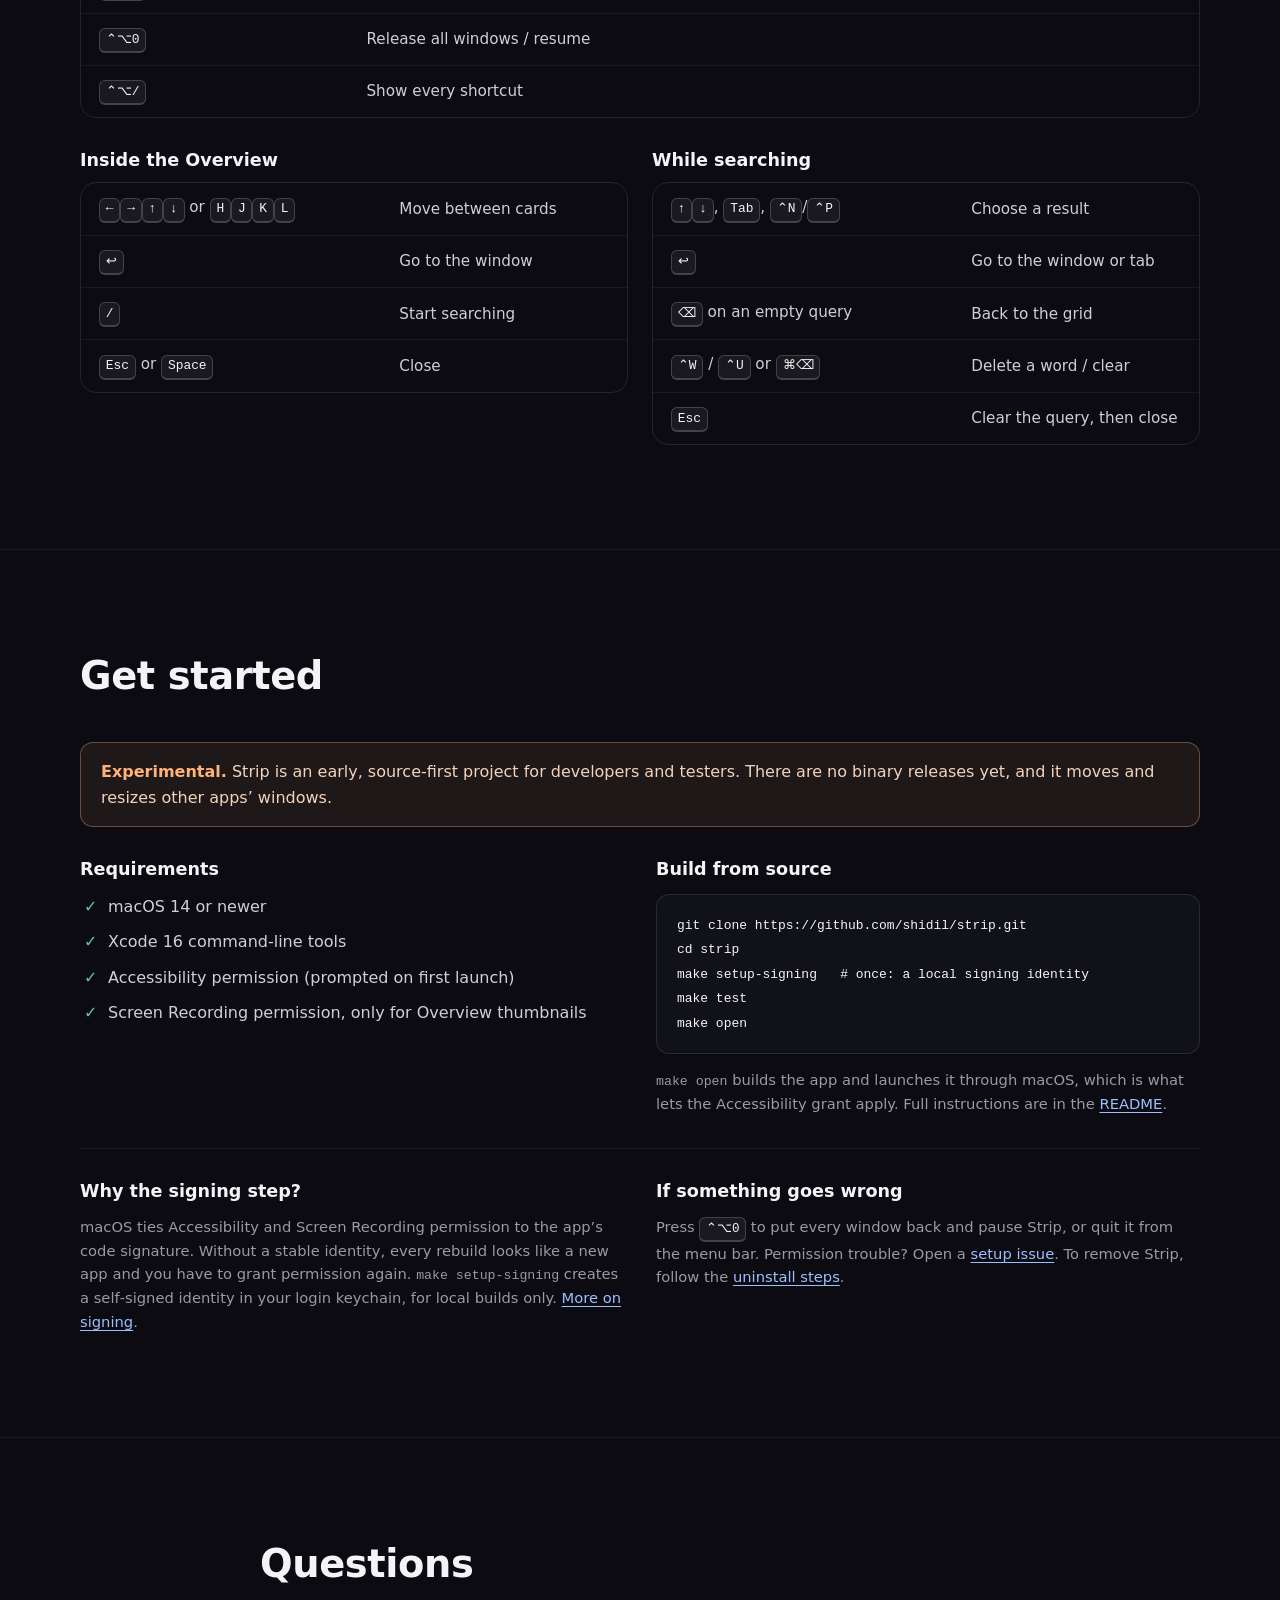
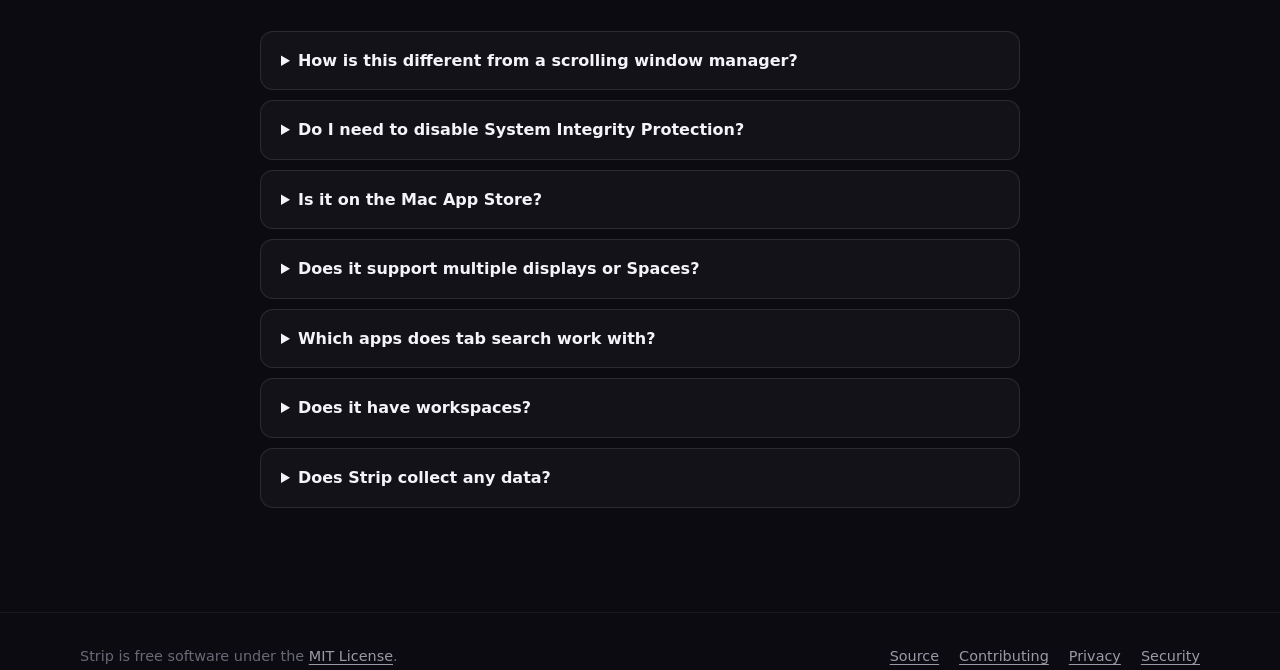
==== commit acff82aa: "docs: record Seats & Pile slice 1 and the click-to-center decision - Design doc and PLAN: slice 1 do" ====
--- a/site/index.html
+++ b/site/index.html
@@ -361,7 +361,9 @@
             <tbody>
               <tr><td><kbd>⌃⌥H</kbd> / <kbd>⌃⌥L</kbd></td><td>Roll the film to the previous / next window</td></tr>
               <tr><td><kbd>⌃⌥J</kbd> / <kbd>⌃⌥K</kbd>, <kbd>⌃⌥Tab</kbd></td><td>Move focus between slots</td></tr>
-              <tr><td><kbd>⌃⌥⇧H</kbd> / <kbd>⌃⌥⇧L</kbd></td><td>Swap the focused window with its neighbor</td></tr>
+              <tr><td><kbd>⌃⌥U</kbd> <kbd>⌃⌥I</kbd> <kbd>⌃⌥O</kbd></td><td>Draw the next window from the pile into the left / center / right seat (again: swap back)</td></tr>
+              <tr><td><kbd>⌃⌥⇧U</kbd> <kbd>⌃⌥⇧I</kbd> <kbd>⌃⌥⇧O</kbd></td><td>Trade the focused window with the left / center / right seat</td></tr>
+              <tr><td><kbd>⌃⌥↩</kbd></td><td>Promote the focused window to the center (on the center: undo the last trade)</td></tr>
               <tr><td><kbd>⌃⌥1</kbd> <kbd>⌃⌥2</kbd> <kbd>⌃⌥3</kbd></td><td>Monocle, two&#8209;up, three&#8209;up</td></tr>
               <tr><td><kbd>⌃⌥P</kbd></td><td>Pin or unpin the focused slot</td></tr>
               <tr><td><kbd>⌃⌥E</kbd></td><td>Toggle focus emphasis / equal widths</td></tr>
